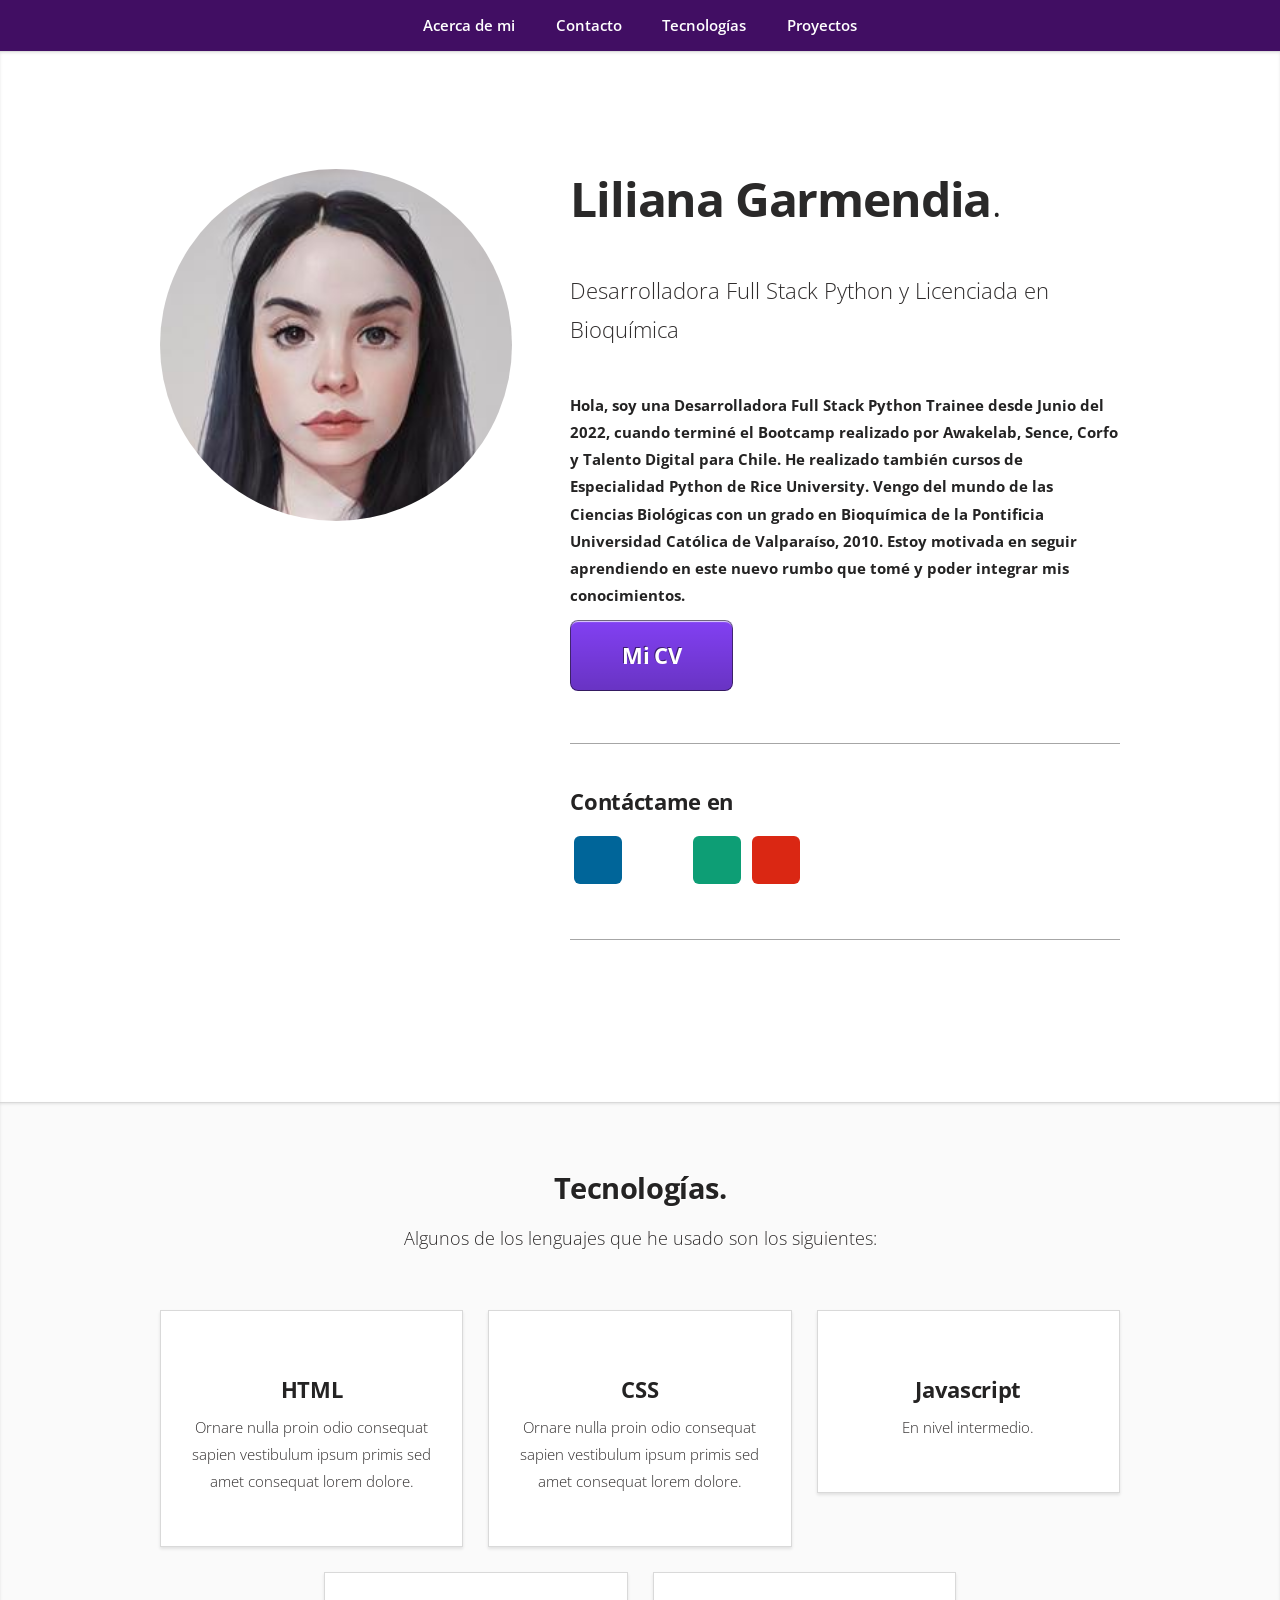
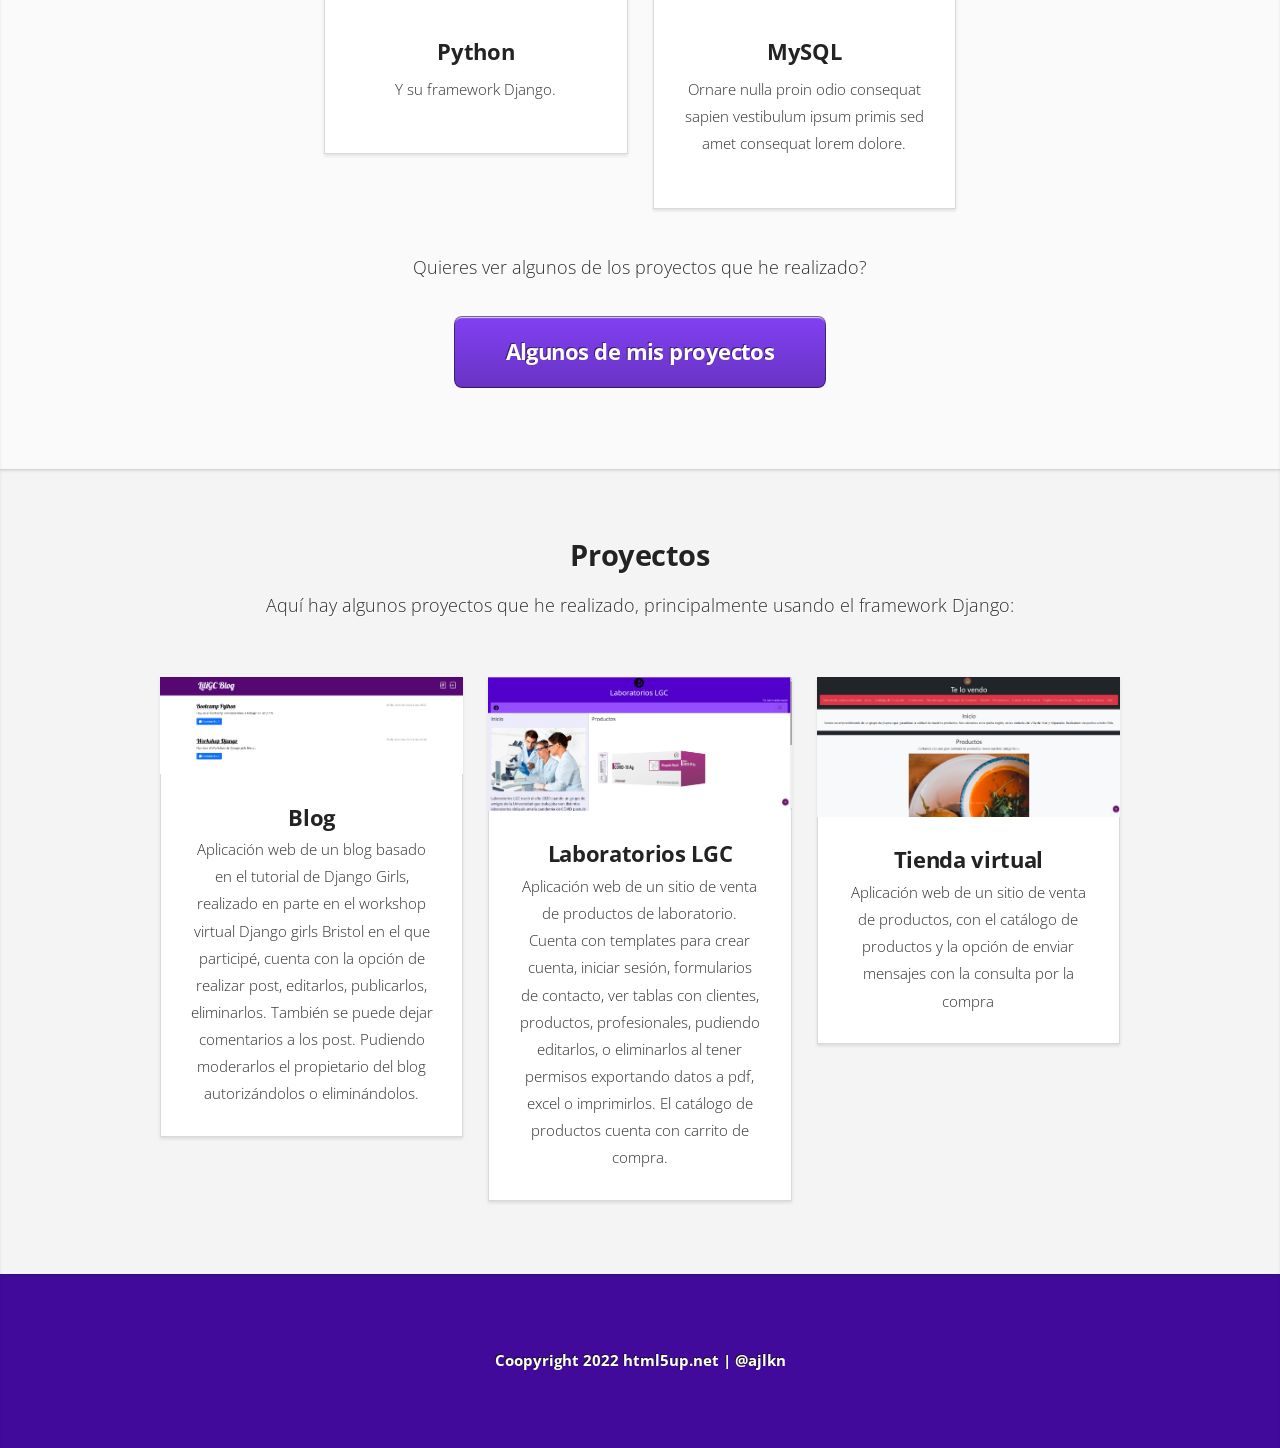
==== index.html @ 0db2a7c2 "Subida archivos portafolio" ====
<!DOCTYPE HTML>
<!--
	Miniport by HTML5 UP
	html5up.net | @ajlkn
	Free for personal and commercial use under the CCA 3.0 license (html5up.net/license)
-->
<html>

<head>
    <title>Liliana Garmendia</title>
    <meta charset="utf-8" />
    <meta name="viewport" content="width=device-width, initial-scale=1, user-scalable=no" />
    <link rel="stylesheet" href="assets/css/main.css" />
</head>

<body class="is-preload">

    <!-- Nav -->
    <nav id="nav">
        <ul class="container">
            <li><a href="#top">Acerca de mi</a></li>
            <li><a href="#contacto">Contacto</a></li>
            <li><a href="#tecnologias">Tecnologías</a></li>
            <li><a href="#proyectos">Proyectos</a></li>
        </ul>
    </nav>

    <!-- Home -->
    <article id="top" class="wrapper style1">
        <div class="container">
            <div class="row">
                <div class="col-4 col-5-large col-12-medium">
                    <span class="image fit"><img src="images/foto2.jpg" alt="" /></span>
                </div>
                <div class="col-8 col-7-large col-12-medium">
                    <header>
                        <h1>
                            <strong>Liliana Garmendia</strong>.</h1>
                    </header>
                    <p>Desarrolladora Full Stack Python y Licenciada en Bioquímica</p>
                    <h4> Hola, soy una Desarrolladora Full Stack Python Trainee desde Junio del 2022, cuando terminé el Bootcamp realizado por Awakelab, Sence, Corfo y Talento Digital para Chile. He realizado también cursos de Especialidad Python de Rice University.
                        Vengo del mundo de las Ciencias Biológicas con un grado en Bioquímica de la Pontificia Universidad Católica de Valparaíso, 2010. Estoy motivada en seguir aprendiendo en este nuevo rumbo que tomé y poder integrar mis conocimientos.</h4>
                    <a href="images/cvliligc.pdf" class="button large scrolly">Mi CV</a>
                    <div class="col-12 ">
                        <hr />
                        <h3 id="contacto">Contáctame en </h3>
                        <ul class="social ">
                            <li>
                                <a href="https://www.linkedin.com/in/liliana-garmendia-379003241/ " class="icon brands fa-linkedin-in "></a>
                            </li>
                            <li><a href="https://github.com/LiliGC " class="icon brands fa-github "><span class="label "></span></a></li>
                            <li><a href="https://wa.me/56942328270 " class="icon brands fa-whatsapp "><span class="label "></span></a></li>
                            <li>
                                <a href="mailto:liliana.garmendia.c@gmail.com" class="icon solid fa-envelope "></a><span class="label "></span></li>
                        </ul>
                        <hr />
                    </div>
                </div>
            </div>
        </div>
    </article>

    <!-- Work -->
    <article id="tecnologias" class="wrapper style2 ">
        <div class="container ">
            <header>
                <h2>Tecnologías.</h2>
                <p>Algunos de los lenguajes que he usado son los siguientes: </p>
            </header>
            <div class="row aln-center ">
                <div class="col-4 col-6-medium col-12-small ">
                    <section class="box style1 ">
                        <span class="icon brands featured fa-html5 "></span>
                        <h3>HTML</h3>
                        <p>Ornare nulla proin odio consequat sapien vestibulum ipsum primis sed amet consequat lorem dolore.</p>
                    </section>
                </div>
                <div class="col-4 col-6-medium col-12-small ">
                    <section class="box style1 ">
                        <span class="icon brands featured fa-css3-alt "></span>
                        <h3>CSS</h3>
                        <p>Ornare nulla proin odio consequat sapien vestibulum ipsum primis sed amet consequat lorem dolore.</p>
                    </section>
                </div>
                <div class=" col-4 col-6-medium col-12-small ">
                    <section class="box style1 ">
                        <span class="icon brands featured fa-js "></span>
                        <h3>Javascript</h3>
                        <p>En nivel intermedio.</p>
                    </section>
                </div>
                <div class=" col-4 col-6-medium col-12-small ">
                    <section class="box style1 ">
                        <span class="icon brands featured fa-python "></span>
                        <h3>Python</h3>
                        <p>Y su framework Django.</p>
                    </section>
                </div>
                <div class=" col-4 col-6-medium col-12-small ">
                    <section class="box style1 ">
                        <span class="icon solid featured fa-database "></span>
                        <h3>MySQL</h3>
                        <p>Ornare nulla proin odio consequat sapien vestibulum ipsum primis sed amet consequat lorem dolore.</p>
                    </section>
                </div>
            </div>
            <footer>
                <p>Quieres ver algunos de los proyectos que he realizado?</p>
                <a href="#proyectos" class="button large scrolly ">Algunos de mis proyectos</a>
            </footer>
        </div>
    </article>

    <!-- Portfolio -->
    <article id="proyectos" class="wrapper style3 ">
        <div class="container ">
            <header>
                <h2>Proyectos</h2>
                <p>Aquí hay algunos proyectos que he realizado, principalmente usando el framework Django: </p>
            </header>
            <div class="row ">
                <div class="col-4 col-6-medium col-12-small ">
                    <article class="box style2 ">
                        <a class="image featured "><img src="images/blog.png " alt=" " /></a>
                        <h3>Blog</h3>
                        <a href="https://github.com/LiliGC/my-first-blog " class="icon brands fa-github "></a>
                        <a href="http://liligc.pythonanywhere.com/ " class="icon solid fa-link "></a>
                        <p>Aplicación web de un blog basado en el tutorial de Django Girls, realizado en parte en el workshop virtual Django girls Bristol en el que participé, cuenta con la opción de realizar post, editarlos, publicarlos, eliminarlos. También
                            se puede dejar comentarios a los post. Pudiendo moderarlos el propietario del blog autorizándolos o eliminándolos.
                        </p>
                    </article>
                </div>
                <div class="col-4 col-6-medium col-12-small ">
                    <article class="box style2 ">
                        <a href="# " class="image featured "><img src="images/portada.png " alt=" " /></a>
                        <h3>Laboratorios LGC</h3>
                        <a href="https://github.com/LiliGC/Sprint_individual_M7 " class="icon brands fa-github "></a>
                        <a href="http://liligc.pythonanywhere.com/ " class="icon solid fa-link "></a>
                        <p>Aplicación web de un sitio de venta de productos de laboratorio. Cuenta con templates para crear cuenta, iniciar sesión, formularios de contacto, ver tablas con clientes, productos, profesionales, pudiendo editarlos, o eliminarlos
                            al tener permisos exportando datos a pdf, excel o imprimirlos. El catálogo de productos cuenta con carrito de compra.</p>
                    </article>
                </div>
                <div class="col-4 col-6-medium col-12-small ">
                    <article class="box style2 ">
                        <a class="image featured "><img src="images/telovendo.png" alt=" " /></a>
                        <h3>Tienda virtual</h3>
                        <a href="https://github.com/LiliGC/AE3_M7_grupal " class="icon brands fa-github "></a>
                        <p>Aplicación web de un sitio de venta de productos, con el catálogo de productos y la opción de enviar mensajes con la consulta por la compra</p>
                    </article>
                </div>
            </div>
        </div>
    </article>
    <article class="wrapper style4">
        <h6>Coopyright 2022 html5up.net | @ajlkn </h6>
    </article>
    <!-- Scripts -->
    <script src="assets/js/jquery.min.js "></script>
    <script src="assets/js/jquery.scrolly.min.js "></script>
    <script src="assets/js/browser.min.js "></script>
    <script src="assets/js/breakpoints.min.js "></script>
    <script src="assets/js/util.js "></script>
    <script src="assets/js/main.js "></script>

</body>

</html>
---- assets/css/main.css ----
@import url("https://fonts.googleapis.com/css?family=Open+Sans:300,300italic,600,600italic,700");
@import url("fontawesome-all.min.css");

/*
	Miniport by HTML5 UP
	html5up.net | @ajlkn
	Free for personal and commercial use under the CCA 3.0 license (html5up.net/license)
*/

html,
body,
div,
span,
applet,
object,
iframe,
h1,
h2,
h3,
h4,
h5,
h6,
p,
blockquote,
pre,
a,
abbr,
acronym,
address,
big,
cite,
code,
del,
dfn,
em,
img,
ins,
kbd,
q,
s,
samp,
small,
strike,
strong,
sub,
sup,
tt,
var,
b,
u,
i,
center,
dl,
dt,
dd,
ol,
ul,
li,
fieldset,
form,
label,
legend,
table,
caption,
tbody,
tfoot,
thead,
tr,
th,
td,
article,
aside,
canvas,
details,
embed,
figure,
figcaption,
footer,
header,
hgroup,
menu,
nav,
output,
ruby,
section,
summary,
time,
mark,
audio,
video {
    margin: 0;
    padding: 0;
    border: 0;
    font-size: 100%;
    font: inherit;
    vertical-align: baseline;
}

article,
aside,
details,
figcaption,
figure,
footer,
header,
hgroup,
menu,
nav,
section {
    display: block;
}

body {
    line-height: 1;
}

ol,
ul {
    list-style: none;
}

blockquote,
q {
    quotes: none;
}

blockquote:before,
blockquote:after,
q:before,
q:after {
    content: '';
    content: none;
}

table {
    border-collapse: collapse;
    border-spacing: 0;
}

body {
    -webkit-text-size-adjust: none;
}

mark {
    background-color: transparent;
    color: inherit;
}

input::-moz-focus-inner {
    border: 0;
    padding: 0;
}

input,
select,
textarea {
    -moz-appearance: none;
    -webkit-appearance: none;
    -ms-appearance: none;
    appearance: none;
}


/* Basic */

html {
    box-sizing: border-box;
}

*,
*:before,
*:after {
    box-sizing: inherit;
}

body {
    padding-top: 3.5em;
}

body.is-preload *,
body.is-preload *:before,
body.is-preload *:after {
    -moz-animation: none !important;
    -webkit-animation: none !important;
    -ms-animation: none !important;
    animation: none !important;
    -moz-transition: none !important;
    -webkit-transition: none !important;
    -ms-transition: none !important;
    transition: none !important;
}

body,
input,
textarea,
select {
    font-family: 'Open Sans', sans-serif;
    line-height: 1.85em;
    color: rgb(47, 44, 44);
    font-weight: 300;
    font-size: 13pt;
}

a {
    -moz-transition: color .2s ease-in-out;
    -webkit-transition: color .2s ease-in-out;
    -ms-transition: color .2s ease-in-out;
    transition: color .2s ease-in-out;
    color: #9d48e2;
    text-decoration: underline;
}

a:hover {
    color: #a179e2 !important;
}

a img {
    border: 0;
}

b,
strong {
    font-weight: 600;
    color: #2a2929;
}

i,
em {
    font-style: italic;
}

sub {
    position: relative;
    top: 0.5em;
    font-size: 0.8em;
}

sup {
    position: relative;
    top: -0.5em;
    font-size: 0.8em;
}

blockquote {
    border-left: solid 0.75em #eee;
    padding: 1em 0 1em 1.5em;
    font-style: italic;
}

h1,
h2,
h3,
h4,
h5,
h6 {
    color: #242323;
    margin: 0 0 0.75em 0;
}

h1 a,
h2 a,
h3 a,
h4 a,
h5 a,
h6 a {
    text-decoration: none;
    color: inherit;
}

h2,
h3,
h4,
h5,
h6 {
    font-weight: 700;
}

h1 {
    font-size: 3.25em;
    letter-spacing: -0.025em;
    font-weight: 300;
}

h1 strong {
    font-weight: 700;
}

h2 {
    font-size: 2em;
    letter-spacing: -0.015em;
}

h3 {
    font-size: 1.5em;
    letter-spacing: -0.015em;
}

em,
i {
    font-style: italic;
}

br.clear {
    clear: both;
}

hr {
    border: 0;
    border-top: solid 1px #444;
    border-top-color: rgba(0, 0, 0, 0.35);
    box-shadow: 0px 1px 0px 0px rgba(255, 255, 255, 0.1);
    height: 1px;
    margin: 3em 0;
}

p,
ul,
ol,
dl,
table {
    margin-bottom: 2em;
}

header {
    margin: 0 0 3em 0;
}

header>p {
    font-size: 1.25em;
    margin: 0;
}

footer {
    margin: 3em 0 0 0;
}

footer>p {
    font-size: 1.25em;
}


/* Container */

.container {
    margin: 0 auto;
    max-width: calc(100% - 50px);
    width: 1200px;
}

.container.medium {
    width: 900px;
}

@media screen and (max-width: 1680px) {
    .container {
        width: 1200px;
    }
    .container.medium {
        width: 900px;
    }
}

@media screen and (max-width: 1280px) {
    .container {
        width: 960px;
    }
    .container.medium {
        width: 720px;
    }
}

@media screen and (max-width: 980px) {
    .container {
        width: 100%;
    }
    .container.medium {
        width: 75%;
    }
}

@media screen and (max-width: 736px) {
    .container {
        width: 100%;
        max-width: calc(100% - 30px);
    }
    .container.medium {
        width: 100%;
    }
}


/* Row */

.row {
    display: flex;
    flex-wrap: wrap;
    box-sizing: border-box;
    align-items: stretch;
}

.row>* {
    box-sizing: border-box;
}

.row.gtr-uniform>*> :last-child {
    margin-bottom: 0;
}

.row.aln-left {
    justify-content: flex-start;
}

.row.aln-center {
    justify-content: center;
}

.row.aln-right {
    justify-content: flex-end;
}

.row.aln-top {
    align-items: flex-start;
}

.row.aln-middle {
    align-items: center;
}

.row.aln-bottom {
    align-items: flex-end;
}

.row>.imp {
    order: -1;
}

.row>.col-1 {
    width: 8.33333%;
}

.row>.off-1 {
    margin-left: 8.33333%;
}

.row>.col-2 {
    width: 16.66667%;
}

.row>.off-2 {
    margin-left: 16.66667%;
}

.row>.col-3 {
    width: 25%;
}

.row>.off-3 {
    margin-left: 25%;
}

.row>.col-4 {
    width: 33.33333%;
}

.row>.off-4 {
    margin-left: 33.33333%;
}

.row>.col-5 {
    width: 41.66667%;
}

.row>.off-5 {
    margin-left: 41.66667%;
}

.row>.col-6 {
    width: 50%;
}

.row>.off-6 {
    margin-left: 50%;
}

.row>.col-7 {
    width: 58.33333%;
}

.row>.off-7 {
    margin-left: 58.33333%;
}

.row>.col-8 {
    width: 66.66667%;
}

.row>.off-8 {
    margin-left: 66.66667%;
}

.row>.col-9 {
    width: 75%;
}

.row>.off-9 {
    margin-left: 75%;
}

.row>.col-10 {
    width: 83.33333%;
}

.row>.off-10 {
    margin-left: 83.33333%;
}

.row>.col-11 {
    width: 91.66667%;
}

.row>.off-11 {
    margin-left: 91.66667%;
}

.row>.col-12 {
    width: 100%;
}

.row>.off-12 {
    margin-left: 100%;
}

.row.gtr-0 {
    margin-top: 0px;
    margin-left: 0px;
}

.row.gtr-0>* {
    padding: 0px 0 0 0px;
}

.row.gtr-0.gtr-uniform {
    margin-top: 0px;
}

.row.gtr-0.gtr-uniform>* {
    padding-top: 0px;
}

.row.gtr-25 {
    margin-top: -6.25px;
    margin-left: -6.25px;
}

.row.gtr-25>* {
    padding: 6.25px 0 0 6.25px;
}

.row.gtr-25.gtr-uniform {
    margin-top: -6.25px;
}

.row.gtr-25.gtr-uniform>* {
    padding-top: 6.25px;
}

.row.gtr-50 {
    margin-top: -12.5px;
    margin-left: -12.5px;
}

.row.gtr-50>* {
    padding: 12.5px 0 0 12.5px;
}

.row.gtr-50.gtr-uniform {
    margin-top: -12.5px;
}

.row.gtr-50.gtr-uniform>* {
    padding-top: 12.5px;
}

.row {
    margin-top: -25px;
    margin-left: -25px;
}

.row>* {
    padding: 25px 0 0 25px;
}

.row.gtr-uniform {
    margin-top: -25px;
}

.row.gtr-uniform>* {
    padding-top: 25px;
}

.row.gtr-150 {
    margin-top: -37.5px;
    margin-left: -37.5px;
}

.row.gtr-150>* {
    padding: 37.5px 0 0 37.5px;
}

.row.gtr-150.gtr-uniform {
    margin-top: -37.5px;
}

.row.gtr-150.gtr-uniform>* {
    padding-top: 37.5px;
}

.row.gtr-200 {
    margin-top: -50px;
    margin-left: -50px;
}

.row.gtr-200>* {
    padding: 50px 0 0 50px;
}

.row.gtr-200.gtr-uniform {
    margin-top: -50px;
}

.row.gtr-200.gtr-uniform>* {
    padding-top: 50px;
}

@media screen and (max-width: 1680px) {
    .row {
        display: flex;
        flex-wrap: wrap;
        box-sizing: border-box;
        align-items: stretch;
    }
    .row>* {
        box-sizing: border-box;
    }
    .row.gtr-uniform>*> :last-child {
        margin-bottom: 0;
    }
    .row.aln-left {
        justify-content: flex-start;
    }
    .row.aln-center {
        justify-content: center;
    }
    .row.aln-right {
        justify-content: flex-end;
    }
    .row.aln-top {
        align-items: flex-start;
    }
    .row.aln-middle {
        align-items: center;
    }
    .row.aln-bottom {
        align-items: flex-end;
    }
    .row>.imp-xlarge {
        order: -1;
    }
    .row>.col-1-xlarge {
        width: 8.33333%;
    }
    .row>.off-1-xlarge {
        margin-left: 8.33333%;
    }
    .row>.col-2-xlarge {
        width: 16.66667%;
    }
    .row>.off-2-xlarge {
        margin-left: 16.66667%;
    }
    .row>.col-3-xlarge {
        width: 25%;
    }
    .row>.off-3-xlarge {
        margin-left: 25%;
    }
    .row>.col-4-xlarge {
        width: 33.33333%;
    }
    .row>.off-4-xlarge {
        margin-left: 33.33333%;
    }
    .row>.col-5-xlarge {
        width: 41.66667%;
    }
    .row>.off-5-xlarge {
        margin-left: 41.66667%;
    }
    .row>.col-6-xlarge {
        width: 50%;
    }
    .row>.off-6-xlarge {
        margin-left: 50%;
    }
    .row>.col-7-xlarge {
        width: 58.33333%;
    }
    .row>.off-7-xlarge {
        margin-left: 58.33333%;
    }
    .row>.col-8-xlarge {
        width: 66.66667%;
    }
    .row>.off-8-xlarge {
        margin-left: 66.66667%;
    }
    .row>.col-9-xlarge {
        width: 75%;
    }
    .row>.off-9-xlarge {
        margin-left: 75%;
    }
    .row>.col-10-xlarge {
        width: 83.33333%;
    }
    .row>.off-10-xlarge {
        margin-left: 83.33333%;
    }
    .row>.col-11-xlarge {
        width: 91.66667%;
    }
    .row>.off-11-xlarge {
        margin-left: 91.66667%;
    }
    .row>.col-12-xlarge {
        width: 100%;
    }
    .row>.off-12-xlarge {
        margin-left: 100%;
    }
    .row.gtr-0 {
        margin-top: 0px;
        margin-left: 0px;
    }
    .row.gtr-0>* {
        padding: 0px 0 0 0px;
    }
    .row.gtr-0.gtr-uniform {
        margin-top: 0px;
    }
    .row.gtr-0.gtr-uniform>* {
        padding-top: 0px;
    }
    .row.gtr-25 {
        margin-top: -6.25px;
        margin-left: -6.25px;
    }
    .row.gtr-25>* {
        padding: 6.25px 0 0 6.25px;
    }
    .row.gtr-25.gtr-uniform {
        margin-top: -6.25px;
    }
    .row.gtr-25.gtr-uniform>* {
        padding-top: 6.25px;
    }
    .row.gtr-50 {
        margin-top: -12.5px;
        margin-left: -12.5px;
    }
    .row.gtr-50>* {
        padding: 12.5px 0 0 12.5px;
    }
    .row.gtr-50.gtr-uniform {
        margin-top: -12.5px;
    }
    .row.gtr-50.gtr-uniform>* {
        padding-top: 12.5px;
    }
    .row {
        margin-top: -25px;
        margin-left: -25px;
    }
    .row>* {
        padding: 25px 0 0 25px;
    }
    .row.gtr-uniform {
        margin-top: -25px;
    }
    .row.gtr-uniform>* {
        padding-top: 25px;
    }
    .row.gtr-150 {
        margin-top: -37.5px;
        margin-left: -37.5px;
    }
    .row.gtr-150>* {
        padding: 37.5px 0 0 37.5px;
    }
    .row.gtr-150.gtr-uniform {
        margin-top: -37.5px;
    }
    .row.gtr-150.gtr-uniform>* {
        padding-top: 37.5px;
    }
    .row.gtr-200 {
        margin-top: -50px;
        margin-left: -50px;
    }
    .row.gtr-200>* {
        padding: 50px 0 0 50px;
    }
    .row.gtr-200.gtr-uniform {
        margin-top: -50px;
    }
    .row.gtr-200.gtr-uniform>* {
        padding-top: 50px;
    }
}

@media screen and (max-width: 1280px) {
    .row {
        display: flex;
        flex-wrap: wrap;
        box-sizing: border-box;
        align-items: stretch;
    }
    .row>* {
        box-sizing: border-box;
    }
    .row.gtr-uniform>*> :last-child {
        margin-bottom: 0;
    }
    .row.aln-left {
        justify-content: flex-start;
    }
    .row.aln-center {
        justify-content: center;
    }
    .row.aln-right {
        justify-content: flex-end;
    }
    .row.aln-top {
        align-items: flex-start;
    }
    .row.aln-middle {
        align-items: center;
    }
    .row.aln-bottom {
        align-items: flex-end;
    }
    .row>.imp-large {
        order: -1;
    }
    .row>.col-1-large {
        width: 8.33333%;
    }
    .row>.off-1-large {
        margin-left: 8.33333%;
    }
    .row>.col-2-large {
        width: 16.66667%;
    }
    .row>.off-2-large {
        margin-left: 16.66667%;
    }
    .row>.col-3-large {
        width: 25%;
    }
    .row>.off-3-large {
        margin-left: 25%;
    }
    .row>.col-4-large {
        width: 33.33333%;
    }
    .row>.off-4-large {
        margin-left: 33.33333%;
    }
    .row>.col-5-large {
        width: 41.66667%;
    }
    .row>.off-5-large {
        margin-left: 41.66667%;
    }
    .row>.col-6-large {
        width: 50%;
    }
    .row>.off-6-large {
        margin-left: 50%;
    }
    .row>.col-7-large {
        width: 58.33333%;
    }
    .row>.off-7-large {
        margin-left: 58.33333%;
    }
    .row>.col-8-large {
        width: 66.66667%;
    }
    .row>.off-8-large {
        margin-left: 66.66667%;
    }
    .row>.col-9-large {
        width: 75%;
    }
    .row>.off-9-large {
        margin-left: 75%;
    }
    .row>.col-10-large {
        width: 83.33333%;
    }
    .row>.off-10-large {
        margin-left: 83.33333%;
    }
    .row>.col-11-large {
        width: 91.66667%;
    }
    .row>.off-11-large {
        margin-left: 91.66667%;
    }
    .row>.col-12-large {
        width: 100%;
    }
    .row>.off-12-large {
        margin-left: 100%;
    }
    .row.gtr-0 {
        margin-top: 0px;
        margin-left: 0px;
    }
    .row.gtr-0>* {
        padding: 0px 0 0 0px;
    }
    .row.gtr-0.gtr-uniform {
        margin-top: 0px;
    }
    .row.gtr-0.gtr-uniform>* {
        padding-top: 0px;
    }
    .row.gtr-25 {
        margin-top: -6.25px;
        margin-left: -6.25px;
    }
    .row.gtr-25>* {
        padding: 6.25px 0 0 6.25px;
    }
    .row.gtr-25.gtr-uniform {
        margin-top: -6.25px;
    }
    .row.gtr-25.gtr-uniform>* {
        padding-top: 6.25px;
    }
    .row.gtr-50 {
        margin-top: -12.5px;
        margin-left: -12.5px;
    }
    .row.gtr-50>* {
        padding: 12.5px 0 0 12.5px;
    }
    .row.gtr-50.gtr-uniform {
        margin-top: -12.5px;
    }
    .row.gtr-50.gtr-uniform>* {
        padding-top: 12.5px;
    }
    .row {
        margin-top: -25px;
        margin-left: -25px;
    }
    .row>* {
        padding: 25px 0 0 25px;
    }
    .row.gtr-uniform {
        margin-top: -25px;
    }
    .row.gtr-uniform>* {
        padding-top: 25px;
    }
    .row.gtr-150 {
        margin-top: -37.5px;
        margin-left: -37.5px;
    }
    .row.gtr-150>* {
        padding: 37.5px 0 0 37.5px;
    }
    .row.gtr-150.gtr-uniform {
        margin-top: -37.5px;
    }
    .row.gtr-150.gtr-uniform>* {
        padding-top: 37.5px;
    }
    .row.gtr-200 {
        margin-top: -50px;
        margin-left: -50px;
    }
    .row.gtr-200>* {
        padding: 50px 0 0 50px;
    }
    .row.gtr-200.gtr-uniform {
        margin-top: -50px;
    }
    .row.gtr-200.gtr-uniform>* {
        padding-top: 50px;
    }
}

@media screen and (max-width: 980px) {
    .row {
        display: flex;
        flex-wrap: wrap;
        box-sizing: border-box;
        align-items: stretch;
    }
    .row>* {
        box-sizing: border-box;
    }
    .row.gtr-uniform>*> :last-child {
        margin-bottom: 0;
    }
    .row.aln-left {
        justify-content: flex-start;
    }
    .row.aln-center {
        justify-content: center;
    }
    .row.aln-right {
        justify-content: flex-end;
    }
    .row.aln-top {
        align-items: flex-start;
    }
    .row.aln-middle {
        align-items: center;
    }
    .row.aln-bottom {
        align-items: flex-end;
    }
    .row>.imp-medium {
        order: -1;
    }
    .row>.col-1-medium {
        width: 8.33333%;
    }
    .row>.off-1-medium {
        margin-left: 8.33333%;
    }
    .row>.col-2-medium {
        width: 16.66667%;
    }
    .row>.off-2-medium {
        margin-left: 16.66667%;
    }
    .row>.col-3-medium {
        width: 25%;
    }
    .row>.off-3-medium {
        margin-left: 25%;
    }
    .row>.col-4-medium {
        width: 33.33333%;
    }
    .row>.off-4-medium {
        margin-left: 33.33333%;
    }
    .row>.col-5-medium {
        width: 41.66667%;
    }
    .row>.off-5-medium {
        margin-left: 41.66667%;
    }
    .row>.col-6-medium {
        width: 50%;
    }
    .row>.off-6-medium {
        margin-left: 50%;
    }
    .row>.col-7-medium {
        width: 58.33333%;
    }
    .row>.off-7-medium {
        margin-left: 58.33333%;
    }
    .row>.col-8-medium {
        width: 66.66667%;
    }
    .row>.off-8-medium {
        margin-left: 66.66667%;
    }
    .row>.col-9-medium {
        width: 75%;
    }
    .row>.off-9-medium {
        margin-left: 75%;
    }
    .row>.col-10-medium {
        width: 83.33333%;
    }
    .row>.off-10-medium {
        margin-left: 83.33333%;
    }
    .row>.col-11-medium {
        width: 91.66667%;
    }
    .row>.off-11-medium {
        margin-left: 91.66667%;
    }
    .row>.col-12-medium {
        width: 100%;
    }
    .row>.off-12-medium {
        margin-left: 100%;
    }
    .row.gtr-0 {
        margin-top: 0px;
        margin-left: 0px;
    }
    .row.gtr-0>* {
        padding: 0px 0 0 0px;
    }
    .row.gtr-0.gtr-uniform {
        margin-top: 0px;
    }
    .row.gtr-0.gtr-uniform>* {
        padding-top: 0px;
    }
    .row.gtr-25 {
        margin-top: -6.25px;
        margin-left: -6.25px;
    }
    .row.gtr-25>* {
        padding: 6.25px 0 0 6.25px;
    }
    .row.gtr-25.gtr-uniform {
        margin-top: -6.25px;
    }
    .row.gtr-25.gtr-uniform>* {
        padding-top: 6.25px;
    }
    .row.gtr-50 {
        margin-top: -12.5px;
        margin-left: -12.5px;
    }
    .row.gtr-50>* {
        padding: 12.5px 0 0 12.5px;
    }
    .row.gtr-50.gtr-uniform {
        margin-top: -12.5px;
    }
    .row.gtr-50.gtr-uniform>* {
        padding-top: 12.5px;
    }
    .row {
        margin-top: -25px;
        margin-left: -25px;
    }
    .row>* {
        padding: 25px 0 0 25px;
    }
    .row.gtr-uniform {
        margin-top: -25px;
    }
    .row.gtr-uniform>* {
        padding-top: 25px;
    }
    .row.gtr-150 {
        margin-top: -37.5px;
        margin-left: -37.5px;
    }
    .row.gtr-150>* {
        padding: 37.5px 0 0 37.5px;
    }
    .row.gtr-150.gtr-uniform {
        margin-top: -37.5px;
    }
    .row.gtr-150.gtr-uniform>* {
        padding-top: 37.5px;
    }
    .row.gtr-200 {
        margin-top: -50px;
        margin-left: -50px;
    }
    .row.gtr-200>* {
        padding: 50px 0 0 50px;
    }
    .row.gtr-200.gtr-uniform {
        margin-top: -50px;
    }
    .row.gtr-200.gtr-uniform>* {
        padding-top: 50px;
    }
}

@media screen and (max-width: 736px) {
    .row {
        display: flex;
        flex-wrap: wrap;
        box-sizing: border-box;
        align-items: stretch;
    }
    .row>* {
        box-sizing: border-box;
    }
    .row.gtr-uniform>*> :last-child {
        margin-bottom: 0;
    }
    .row.aln-left {
        justify-content: flex-start;
    }
    .row.aln-center {
        justify-content: center;
    }
    .row.aln-right {
        justify-content: flex-end;
    }
    .row.aln-top {
        align-items: flex-start;
    }
    .row.aln-middle {
        align-items: center;
    }
    .row.aln-bottom {
        align-items: flex-end;
    }
    .row>.imp-small {
        order: -1;
    }
    .row>.col-1-small {
        width: 8.33333%;
    }
    .row>.off-1-small {
        margin-left: 8.33333%;
    }
    .row>.col-2-small {
        width: 16.66667%;
    }
    .row>.off-2-small {
        margin-left: 16.66667%;
    }
    .row>.col-3-small {
        width: 25%;
    }
    .row>.off-3-small {
        margin-left: 25%;
    }
    .row>.col-4-small {
        width: 33.33333%;
    }
    .row>.off-4-small {
        margin-left: 33.33333%;
    }
    .row>.col-5-small {
        width: 41.66667%;
    }
    .row>.off-5-small {
        margin-left: 41.66667%;
    }
    .row>.col-6-small {
        width: 50%;
    }
    .row>.off-6-small {
        margin-left: 50%;
    }
    .row>.col-7-small {
        width: 58.33333%;
    }
    .row>.off-7-small {
        margin-left: 58.33333%;
    }
    .row>.col-8-small {
        width: 66.66667%;
    }
    .row>.off-8-small {
        margin-left: 66.66667%;
    }
    .row>.col-9-small {
        width: 75%;
    }
    .row>.off-9-small {
        margin-left: 75%;
    }
    .row>.col-10-small {
        width: 83.33333%;
    }
    .row>.off-10-small {
        margin-left: 83.33333%;
    }
    .row>.col-11-small {
        width: 91.66667%;
    }
    .row>.off-11-small {
        margin-left: 91.66667%;
    }
    .row>.col-12-small {
        width: 100%;
    }
    .row>.off-12-small {
        margin-left: 100%;
    }
    .row.gtr-0 {
        margin-top: 0px;
        margin-left: 0px;
    }
    .row.gtr-0>* {
        padding: 0px 0 0 0px;
    }
    .row.gtr-0.gtr-uniform {
        margin-top: 0px;
    }
    .row.gtr-0.gtr-uniform>* {
        padding-top: 0px;
    }
    .row.gtr-25 {
        margin-top: -3.75px;
        margin-left: -3.75px;
    }
    .row.gtr-25>* {
        padding: 3.75px 0 0 3.75px;
    }
    .row.gtr-25.gtr-uniform {
        margin-top: -3.75px;
    }
    .row.gtr-25.gtr-uniform>* {
        padding-top: 3.75px;
    }
    .row.gtr-50 {
        margin-top: -7.5px;
        margin-left: -7.5px;
    }
    .row.gtr-50>* {
        padding: 7.5px 0 0 7.5px;
    }
    .row.gtr-50.gtr-uniform {
        margin-top: -7.5px;
    }
    .row.gtr-50.gtr-uniform>* {
        padding-top: 7.5px;
    }
    .row {
        margin-top: -15px;
        margin-left: -15px;
    }
    .row>* {
        padding: 15px 0 0 15px;
    }
    .row.gtr-uniform {
        margin-top: -15px;
    }
    .row.gtr-uniform>* {
        padding-top: 15px;
    }
    .row.gtr-150 {
        margin-top: -22.5px;
        margin-left: -22.5px;
    }
    .row.gtr-150>* {
        padding: 22.5px 0 0 22.5px;
    }
    .row.gtr-150.gtr-uniform {
        margin-top: -22.5px;
    }
    .row.gtr-150.gtr-uniform>* {
        padding-top: 22.5px;
    }
    .row.gtr-200 {
        margin-top: -30px;
        margin-left: -30px;
    }
    .row.gtr-200>* {
        padding: 30px 0 0 30px;
    }
    .row.gtr-200.gtr-uniform {
        margin-top: -30px;
    }
    .row.gtr-200.gtr-uniform>* {
        padding-top: 30px;
    }
}


/* Tables */

table {
    width: 100%;
}

table.default {
    width: 100%;
}

table.default tr {
    border-top: solid 1px #eee;
}

table.default tr:first-child {
    border-top: 0;
}

table.default td {
    padding: 0.5em 1em 0.5em 1em;
}

table.default th {
    text-align: left;
    padding: 0.5em 1em 0.5em 1em;
    font-weight: 600;
    margin: 0 0 1em 0;
}

table.default thead {
    background: #4f4f4f;
    color: #fff;
}


/* Section/Article */

section,
article {
    margin-bottom: 3em;
}

section> :last-child,
article> :last-child,
section:last-child,
article:last-child {
    margin-bottom: 0;
}


/* Image */

.image {
    display: inline-block;
    position: relative;
}

.image img {
    display: block;
    width: 100%;
}

.image.fit {
    display: block;
    width: 100%;
}

.image.featured {
    display: block;
    width: 100%;
    margin: 0 0 2em 0;
}

.image.left {
    float: left;
    margin: 0 2em 2em 0;
}

.image.centered {
    display: block;
    margin: 0 0 2em 0;
}

.image.centered img {
    margin: 0 auto;
    width: auto;
}


/* Button */

input[type="button"],
input[type="submit"],
input[type="reset"],
button,
.button {
    background-image: url("images/bg.png"), -moz-linear-gradient(top, rgba(0, 0, 0, 0), rgba(0, 0, 0, 0.2));
    background-image: url("images/bg.png"), -webkit-linear-gradient(top, rgba(0, 0, 0, 0), rgba(0, 0, 0, 0.2));
    background-image: url("images/bg.png"), -ms-linear-gradient(top, rgba(0, 0, 0, 0), rgba(0, 0, 0, 0.2));
    background-image: url("images/bg.png"), linear-gradient(top, rgba(0, 0, 0, 0), rgba(0, 0, 0, 0.2));
    -moz-transition: background-color .2s ease-in-out;
    -webkit-transition: background-color .2s ease-in-out;
    -ms-transition: background-color .2s ease-in-out;
    transition: background-color .2s ease-in-out;
    -webkit-appearance: none;
    position: relative;
    display: inline-block;
    color: #fff !important;
    text-decoration: none;
    font-weight: 700;
    border: 0;
    outline: 0;
    cursor: pointer;
    border-radius: 8px;
    text-shadow: -1px -1px 0.5px rgba(0, 0, 0, 0.5);
    overflow: hidden;
    box-shadow: inset 0px 0px 0px 1px rgba(0, 0, 0, 0.5), inset 0px 2px 1px 0px rgba(255, 255, 255, 0.75);
    background-color: #8240f3;
    padding: 1em 2.35em 1em 2.35em;
    font-size: 1.1em;
    max-width: 24em;
}

input[type="button"]:hover,
input[type="submit"]:hover,
input[type="reset"]:hover,
button:hover,
.button:hover {
    background-color: #43bff0;
    color: #fff !important;
}

input[type="button"]:active,
input[type="submit"]:active,
input[type="reset"]:active,
button:active,
.button:active {
    background-color: #3BA8D3;
    top: 1px;
}

input[type="button"].large,
input[type="submit"].large,
input[type="reset"].large,
button.large,
.button.large {
    font-size: 1.5em;
    letter-spacing: -0.025em;
}

input[type="button"].alt,
input[type="submit"].alt,
input[type="reset"].alt,
button.alt,
.button.alt {
    background-color: #444;
    box-shadow: inset 0px 0px 0px 1px #242424, inset 0px 2px 1px 0px rgba(255, 255, 255, 0.2);
}

input[type="button"].alt:hover,
input[type="submit"].alt:hover,
input[type="reset"].alt:hover,
button.alt:hover,
.button.alt:hover {
    background-color: #4f4f4f;
    color: #fff !important;
}

input[type="button"].alt:active,
input[type="submit"].alt:active,
input[type="reset"].alt:active,
button.alt:active,
.button.alt:active {
    background-color: #3f3f3f;
}


/* List */

ul {
    list-style: disc;
    padding-left: 1em;
}

ul li {
    padding-left: 0.5em;
}

ol {
    list-style: decimal;
    padding-left: 1.25em;
}

ol li {
    padding-left: 0.25em;
}


/* Social */

ul.social {
    cursor: default;
    margin: 0;
    list-style: none;
    padding-left: 0;
}

ul.social li {
    position: relative;
    display: inline-block;
    margin: 0.25em;
    top: 0;
    padding-left: 0;
}

ul.social li a {
    -moz-transition: top .2s ease-in-out;
    -webkit-transition: top .2s ease-in-out;
    -ms-transition: top .2s ease-in-out;
    transition: top .2s ease-in-out;
    display: block;
    width: 48px;
    height: 48px;
    border-radius: 6px;
    top: 0;
    position: relative;
}

ul.social li a:before {
    background-image: url("images/bg.png"), -moz-linear-gradient(top, rgba(83, 36, 213, 0.79), rgba(139, 77, 232, 0.2));
    background-image: url("images/bg.png"), -webkit-linear-gradient(top, rgba(0, 0, 0, 0), rgba(0, 0, 0, 0.2));
    background-image: url("images/bg.png"), -ms-linear-gradient(top, rgba(0, 0, 0, 0), rgba(0, 0, 0, 0.2));
    background-image: url("images/bg.png"), linear-gradient(top, rgba(0, 0, 0, 0), rgba(0, 0, 0, 0.2));
    -moz-transition: background-color .2s ease-in-out;
    -webkit-transition: background-color .2s ease-in-out;
    -ms-transition: background-color .2s ease-in-out;
    transition: background-color .2s ease-in-out;
    background-color: rgb(200, 192, 192);
    border-radius: 6px;
    box-shadow: inset 0px 0px 0px 1px #726e6e, inset 0px 2px 1px 0px rgba(255, 255, 255, 0.1);
    color: #2d067a !important;
    display: block;
    font-size: 26px;
    height: 48px;
    line-height: 48px;
    text-align: center;
    outline: 0;
    overflow: hidden;
    text-shadow: 1px 1px 0px rgba(255, 255, 255, 0.1);
    width: 48px;
}

ul.social li a.fa-linkedin-in {
    background-color: #006599;
}

ul.social li a.fa-envelope {
    background-color: #DA2713;
}

ul.social li a.fa-github {
    background-color: #ffffff;
}

ul.social li a.fa-whatsapp {
    background-color: #0d9e75;
}

ul.social li a:hover {
    top: -5px;
}

ul.social li a:hover:before {
    background-color: transparent;
}


/* Actions */

ul.actions {
    list-style: none;
    padding-left: 0;
}

ul.actions li {
    display: inline-block;
    margin: 0 0 0 1em;
    padding-left: 0;
}

ul.actions li:first-child {
    margin-left: 0;
}


/* Box */

.box {
    background: #fff;
    box-shadow: inset 0px 0px 0px 1px rgba(0, 0, 0, 0.15), 0px 2px 3px 0px rgba(0, 0, 0, 0.1);
    text-align: center;
    padding: 2em;
}

.box.style1 {
    padding: 3em 2em 3.5em 2em;
}

.box.style1 h3 {
    margin-bottom: 0.5em;
}

.box.style2 h3 {
    margin-bottom: 0.25em;
}

.box.style2 .image {
    position: relative;
    left: 2em;
    top: 2em;
    margin: -4em 0 4em -4em;
    width: auto;
}


/* Icons */

.icon {
    text-decoration: none;
    text-decoration: none;
}

.icon:before {
    -moz-osx-font-smoothing: grayscale;
    -webkit-font-smoothing: antialiased;
    display: inline-block;
    font-style: normal;
    font-variant: normal;
    text-rendering: auto;
    line-height: 1;
    text-transform: none !important;
    font-family: 'Font Awesome 5 Free';
    font-weight: 400;
}

.icon:before {
    font-size: 1.25em;
}

.icon>.label {
    display: none;
}

.icon.solid:before {
    font-weight: 900;
}

.icon.brands:before {
    font-family: 'Font Awesome 5 Brands';
}

.icon.featured {
    color: #6c25c9;
    display: block;
    margin: 0 0 1.5em 0;
    cursor: default;
}

.icon.featured:before {
    font-size: 6em;
}


/* Wrappers */

.wrapper {
    background-image: url("images/bg.png");
    box-shadow: inset 0px 1px 0px 0px rgba(0, 0, 0, 0.05), inset 0px 2px 3px 0px rgba(0, 0, 0, 0.1);
    padding: 8em 0 8em 0;
    text-align: center;
}

.wrapper.style1 {
    background-image: none;
    background-color: #fff;
}

.wrapper.style2 {
    background-color: #fafafa;
    text-shadow: 1px 1px 0px #fff;
}

.wrapper.style3 {
    background-color: #f4f4f4;
    text-shadow: 1px 1px 0px #fff;
}

.wrapper.style4 {
    background-color: #410a9b;
    color: rgb(244, 242, 242);
    text-shadow: -1px -1px 0px #181818;
}

.wrapper.style4 h1,
.wrapper.style4 h2,
.wrapper.style4 h3,
.wrapper.style4 h4,
.wrapper.style4 h5,
.wrapper.style4 h6 {
    color: #fff;
}

.wrapper.style4 form input[type=text],
.wrapper.style4 form input[type=password],
.wrapper.style4 form select,
.wrapper.style4 form textarea {
    border: none;
    background: #282828;
}

.wrapper.style4 form input[type=text]:focus,
.wrapper.style4 form input[type=password]:focus,
.wrapper.style4 form select:focus,
.wrapper.style4 form textarea:focus {
    background: #252525;
}


/* Nav */

#nav {
    background-color: #410e63;
    text-align: center;
    position: fixed;
    left: 0;
    top: 0;
    width: 100%;
    z-index: 10000;
    cursor: default;
    height: 3.5em;
    line-height: 3.5em;
}

#nav ul {
    margin-bottom: 0;
    list-style: none;
    padding-left: 0;
}

#nav li {
    display: inline-block;
    padding-left: 0;
}

#nav a {
    -moz-transition: background-color .2s ease-in-out;
    -webkit-transition: background-color .2s ease-in-out;
    -ms-transition: background-color .2s ease-in-out;
    transition: background-color .2s ease-in-out;
    position: relative;
    display: block;
    color: #fff;
    text-decoration: none;
    outline: 0;
    font-weight: 600;
    border-radius: 8px;
    color: #fff;
    height: 2.5em;
    line-height: 2.5em;
    padding: 0 1.25em;
}

#nav a:hover {
    color: #fff !important;
    background: #9428d6;
}

#nav a.active {
    background: #410e63;
}

#nav a.active:before {
    content: '';
    display: block;
    position: absolute;
    bottom: -0.6em;
    left: 50%;
    margin-left: -0.75em;
    border-left: solid 0.75em transparent;
    border-right: solid 0.75em transparent;
    border-top: solid 0.6em #282828;
}


/* Articles */

body>article {
    margin-bottom: 0;
}

#top {
    padding: 10em 0 10em 0;
    text-align: left;
}

#top .image {
    border-radius: 100%;
    width: 20em;
    height: 20em;
    margin: 0;
}

#top .image img {
    border-radius: 100%;
}

#top h1 {
    margin-top: 0.35em;
}

#top p {
    font-size: 1.5em;
    line-height: 1.75em;
}

#top p a {
    color: inherit;
}


/* Copyright */

#copyright {
    color: #666;
    font-size: 1em;
    line-height: 1em;
    list-style: none;
    padding-left: 0;
    margin-bottom: 0;
}

#copyright li {
    display: inline-block;
    border-left: solid 1px rgba(0, 0, 0, 0.5);
    box-shadow: -1px 0px 0px 0px rgba(255, 255, 255, 0.1);
    padding: 0 0 0 1em;
    margin: 0 0 0 1em;
}

#copyright li:first-child {
    border: 0;
    box-shadow: none;
    padding-left: 0;
    margin-left: 0;
}

#copyright a {
    -moz-transition: color .2s ease-in-out;
    -webkit-transition: color .2s ease-in-out;
    -ms-transition: color .2s ease-in-out;
    transition: color .2s ease-in-out;
    color: inherit;
}

#copyright a:hover {
    color: #777;
}


/* Large */

@media screen and (max-width: 1280px) {
    /* Basic */
    body {
        font-size: 11pt;
    }
    input,
    textarea,
    select {
        font-size: 11pt;
    }
    header {
        margin: 0 0 4em 0;
    }
    /* Wrappers */
    .wrapper {
        padding: 5em 0 5em 0;
        text-align: center;
    }
    .wrapper.style4 .row-special {
        margin: 2em 0 0 0;
        padding: 2em 0 2em 0;
    }
    /* Articles */
    #top {
        padding: 8em 0;
    }
    #top .image {
        width: 24em;
        height: 24em;
        margin: 0;
    }
}


/* Medium */

@media screen and (max-width: 980px) {
    /* Articles */
    #top {
        text-align: center;
        padding: 5em 0;
    }
    #top .image {
        margin: 0 auto 2em auto;
    }
}


/* Small */

@media screen and (max-width: 736px) {
    /* Basic */
    body {
        padding-top: 44px;
    }
    body,
    input,
    textarea,
    select {
        line-height: 1.75em;
        font-size: 10pt;
        letter-spacing: 0;
    }
    h1,
    h2,
    h3,
    h4,
    h5,
    h6 {
        font-size: 1.25em;
        margin: 0 0 0.4em 0;
    }
    h1 {
        font-size: 2.25em;
        line-height: 1.25em;
    }
    header {
        margin: 0 0 2em 0;
    }
    header>p {
        font-size: 1.25em;
    }
    footer {
        margin: 2.5em 0 0 0;
    }
    footer>p {
        font-size: 1.25em;
    }
    hr {
        margin: 1.5em 0 2em 0;
    }
    /* Section/Article */
    section,
    article {
        clear: both;
    }
    /* Button */
    input[type="button"],
    input[type="submit"],
    input[type="reset"],
    button,
    .button {
        text-align: center;
        font-size: 1.2em;
        width: 100%;
        padding: 1em 0 1em 0;
    }
    input[type="button"].large,
    input[type="submit"].large,
    input[type="reset"].large,
    button.large,
    .button.large {
        font-size: 1.2em;
        letter-spacing: 0;
    }
    /* Social */
    ul.social {
        padding: 1em 0.5em 0 0.5em;
    }
    ul.social li {
        margin: 0.5em 0.5em 0.5em 0.5em;
    }
    ul.social li a {
        top: 0 !important;
    }
    ul.social li a:before {
        background-color: transparent !important;
    }
    /* Actions */
    ul.actions {
        margin: 0;
    }
    ul.actions li {
        display: block;
        margin: 15px 0 0 0;
    }
    ul.actions li:first-child {
        margin-top: 0;
    }
    /* Box */
    .box {
        padding: 30px 20px 30px 20px;
        margin: 0 0 20px 0 !important;
    }
    .box h3 {
        margin-bottom: 0.25em;
    }
    .box .image.centered {
        margin-bottom: 1em;
    }
    .box .image.featured {
        position: relative;
        left: 20px;
        top: 20px;
        margin: -50px 0 50px -40px;
        width: auto;
    }
    .box.style1 {
        max-width: 32em;
        margin-left: auto !important;
        margin-right: auto !important;
    }
    .box.style2 {
        max-width: 32em;
        margin-left: auto !important;
        margin-right: auto !important;
    }
    /* Wrappers */
    .wrapper {
        padding: 3em 0;
        text-align: center;
    }
    /* Nav */
    #nav {
        height: 44px;
        line-height: 44px;
    }
    #nav a {
        padding: 0 0.75em;
        height: inherit;
        line-height: inherit;
        border-radius: 0;
    }
    #nav a:hover {
        background-color: transparent;
    }
    /* Articles */
    #top {
        padding: 3em 0;
    }
    #top .image {
        width: 15em;
        height: 15em;
        margin-bottom: 0;
    }
    #top p {
        font-size: 1em;
    }
    #contact footer {
        margin: 0;
    }
    /* Copyright */
    #copyright {
        font-size: 1em;
        margin: 0;
    }
    #copyright li {
        display: block;
        margin: 1em 0 0 0;
        padding: 0;
        box-shadow: none;
        border-left: 0;
    }
    #copyright li:first-child {
        margin-top: 0;
    }
}
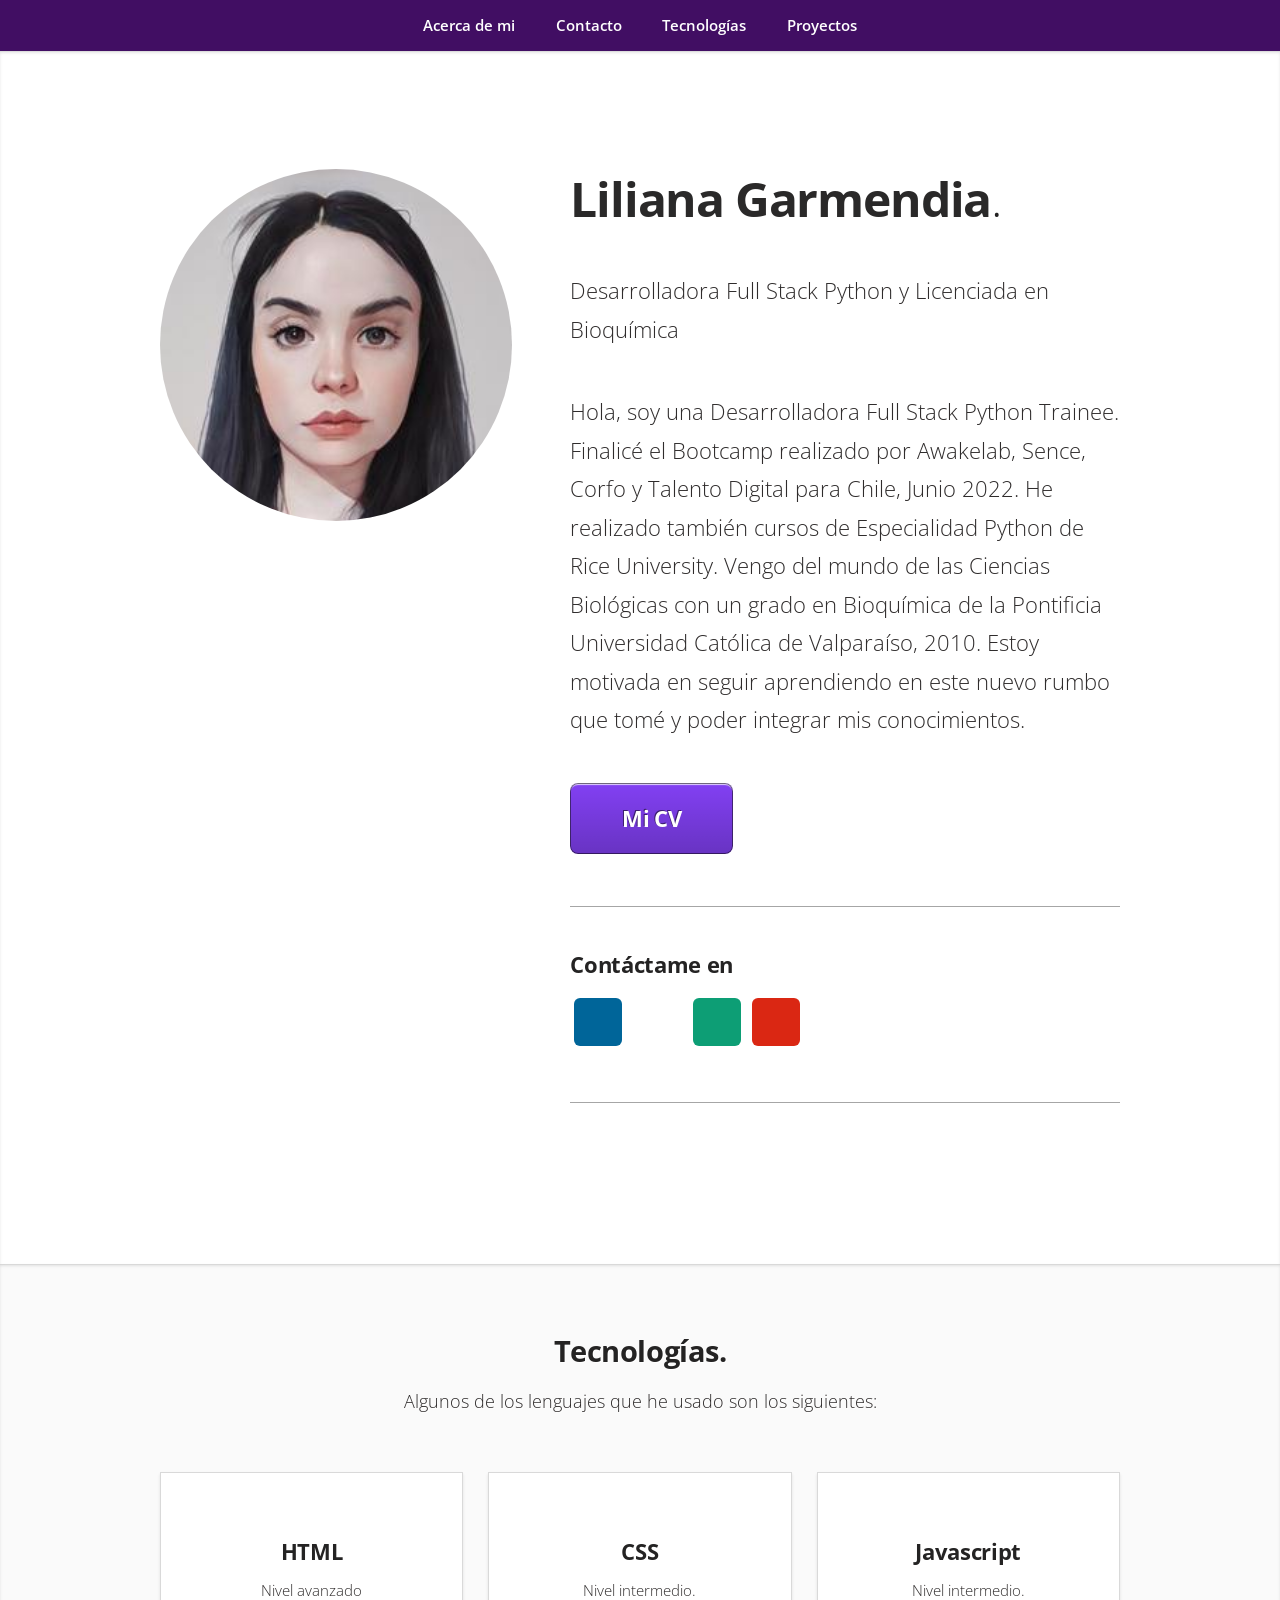
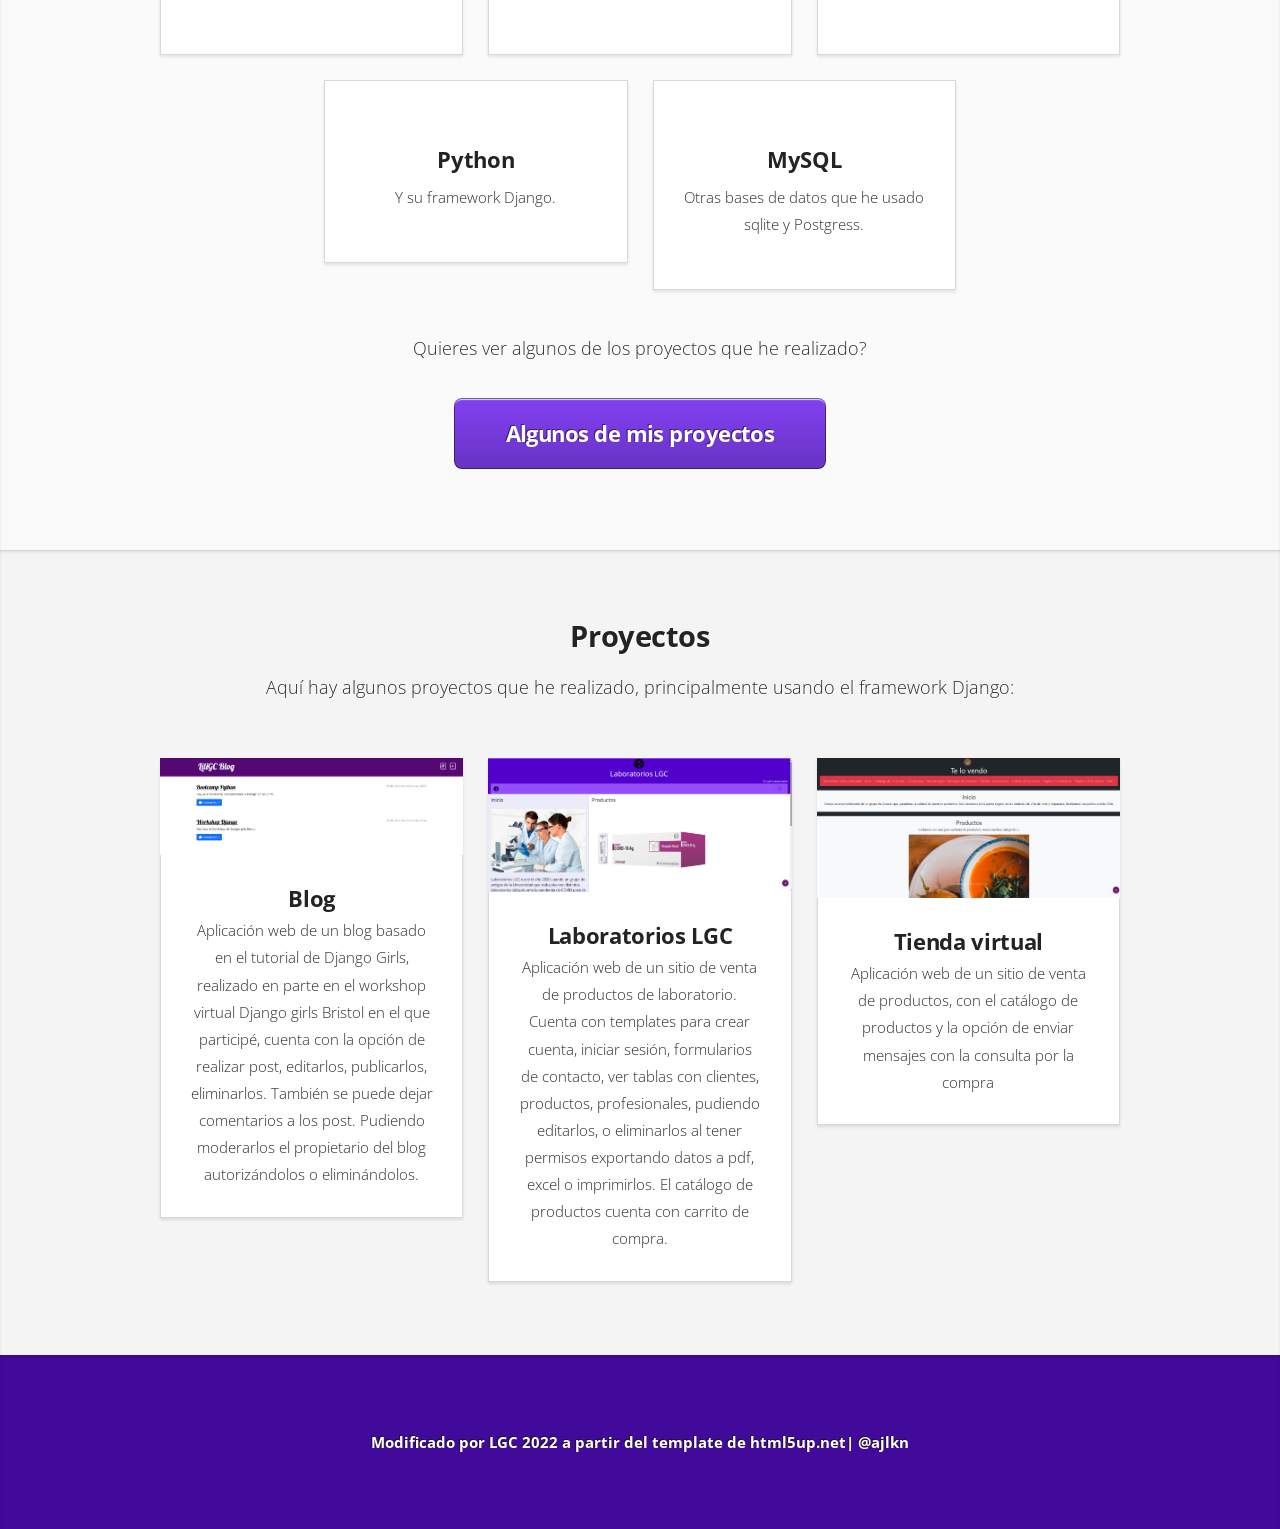
==== commit 105df13b: "Actualizacion index" ====
--- a/index.html
+++ b/index.html
@@ -7,7 +7,7 @@
 <html>
 
 <head>
-    <title>Liliana Garmendia</title>
+    <title>Portafolio|Liliana Garmendia</title>
     <meta charset="utf-8" />
     <meta name="viewport" content="width=device-width, initial-scale=1, user-scalable=no" />
     <link rel="stylesheet" href="assets/css/main.css" />
@@ -38,8 +38,8 @@
                             <strong>Liliana Garmendia</strong>.</h1>
                     </header>
                     <p>Desarrolladora Full Stack Python y Licenciada en Bioquímica</p>
-                    <h4> Hola, soy una Desarrolladora Full Stack Python Trainee desde Junio del 2022, cuando terminé el Bootcamp realizado por Awakelab, Sence, Corfo y Talento Digital para Chile. He realizado también cursos de Especialidad Python de Rice University.
-                        Vengo del mundo de las Ciencias Biológicas con un grado en Bioquímica de la Pontificia Universidad Católica de Valparaíso, 2010. Estoy motivada en seguir aprendiendo en este nuevo rumbo que tomé y poder integrar mis conocimientos.</h4>
+                    <p> Hola, soy una Desarrolladora Full Stack Python Trainee. Finalicé el Bootcamp realizado por Awakelab, Sence, Corfo y Talento Digital para Chile, Junio 2022. He realizado también cursos de Especialidad Python de Rice University. Vengo
+                        del mundo de las Ciencias Biológicas con un grado en Bioquímica de la Pontificia Universidad Católica de Valparaíso, 2010. Estoy motivada en seguir aprendiendo en este nuevo rumbo que tomé y poder integrar mis conocimientos.</p>
                     <a href="images/cvliligc.pdf" class="button large scrolly">Mi CV</a>
                     <div class="col-12 ">
                         <hr />
@@ -72,21 +72,21 @@
                     <section class="box style1 ">
                         <span class="icon brands featured fa-html5 "></span>
                         <h3>HTML</h3>
-                        <p>Ornare nulla proin odio consequat sapien vestibulum ipsum primis sed amet consequat lorem dolore.</p>
+                        <p>Nivel avanzado</p>
                     </section>
                 </div>
                 <div class="col-4 col-6-medium col-12-small ">
                     <section class="box style1 ">
                         <span class="icon brands featured fa-css3-alt "></span>
                         <h3>CSS</h3>
-                        <p>Ornare nulla proin odio consequat sapien vestibulum ipsum primis sed amet consequat lorem dolore.</p>
+                        <p>Nivel intermedio.</p>
                     </section>
                 </div>
                 <div class=" col-4 col-6-medium col-12-small ">
                     <section class="box style1 ">
                         <span class="icon brands featured fa-js "></span>
                         <h3>Javascript</h3>
-                        <p>En nivel intermedio.</p>
+                        <p>Nivel intermedio.</p>
                     </section>
                 </div>
                 <div class=" col-4 col-6-medium col-12-small ">
@@ -100,7 +100,7 @@
                     <section class="box style1 ">
                         <span class="icon solid featured fa-database "></span>
                         <h3>MySQL</h3>
-                        <p>Ornare nulla proin odio consequat sapien vestibulum ipsum primis sed amet consequat lorem dolore.</p>
+                        <p>Otras bases de datos que he usado sqlite y Postgress.</p>
                     </section>
                 </div>
             </div>
@@ -152,7 +152,7 @@
         </div>
     </article>
     <article class="wrapper style4">
-        <h6>Coopyright 2022 html5up.net | @ajlkn </h6>
+        <h6>Modificado por LGC 2022 a partir del template de html5up.net| @ajlkn </h6>
     </article>
     <!-- Scripts -->
     <script src="assets/js/jquery.min.js "></script>
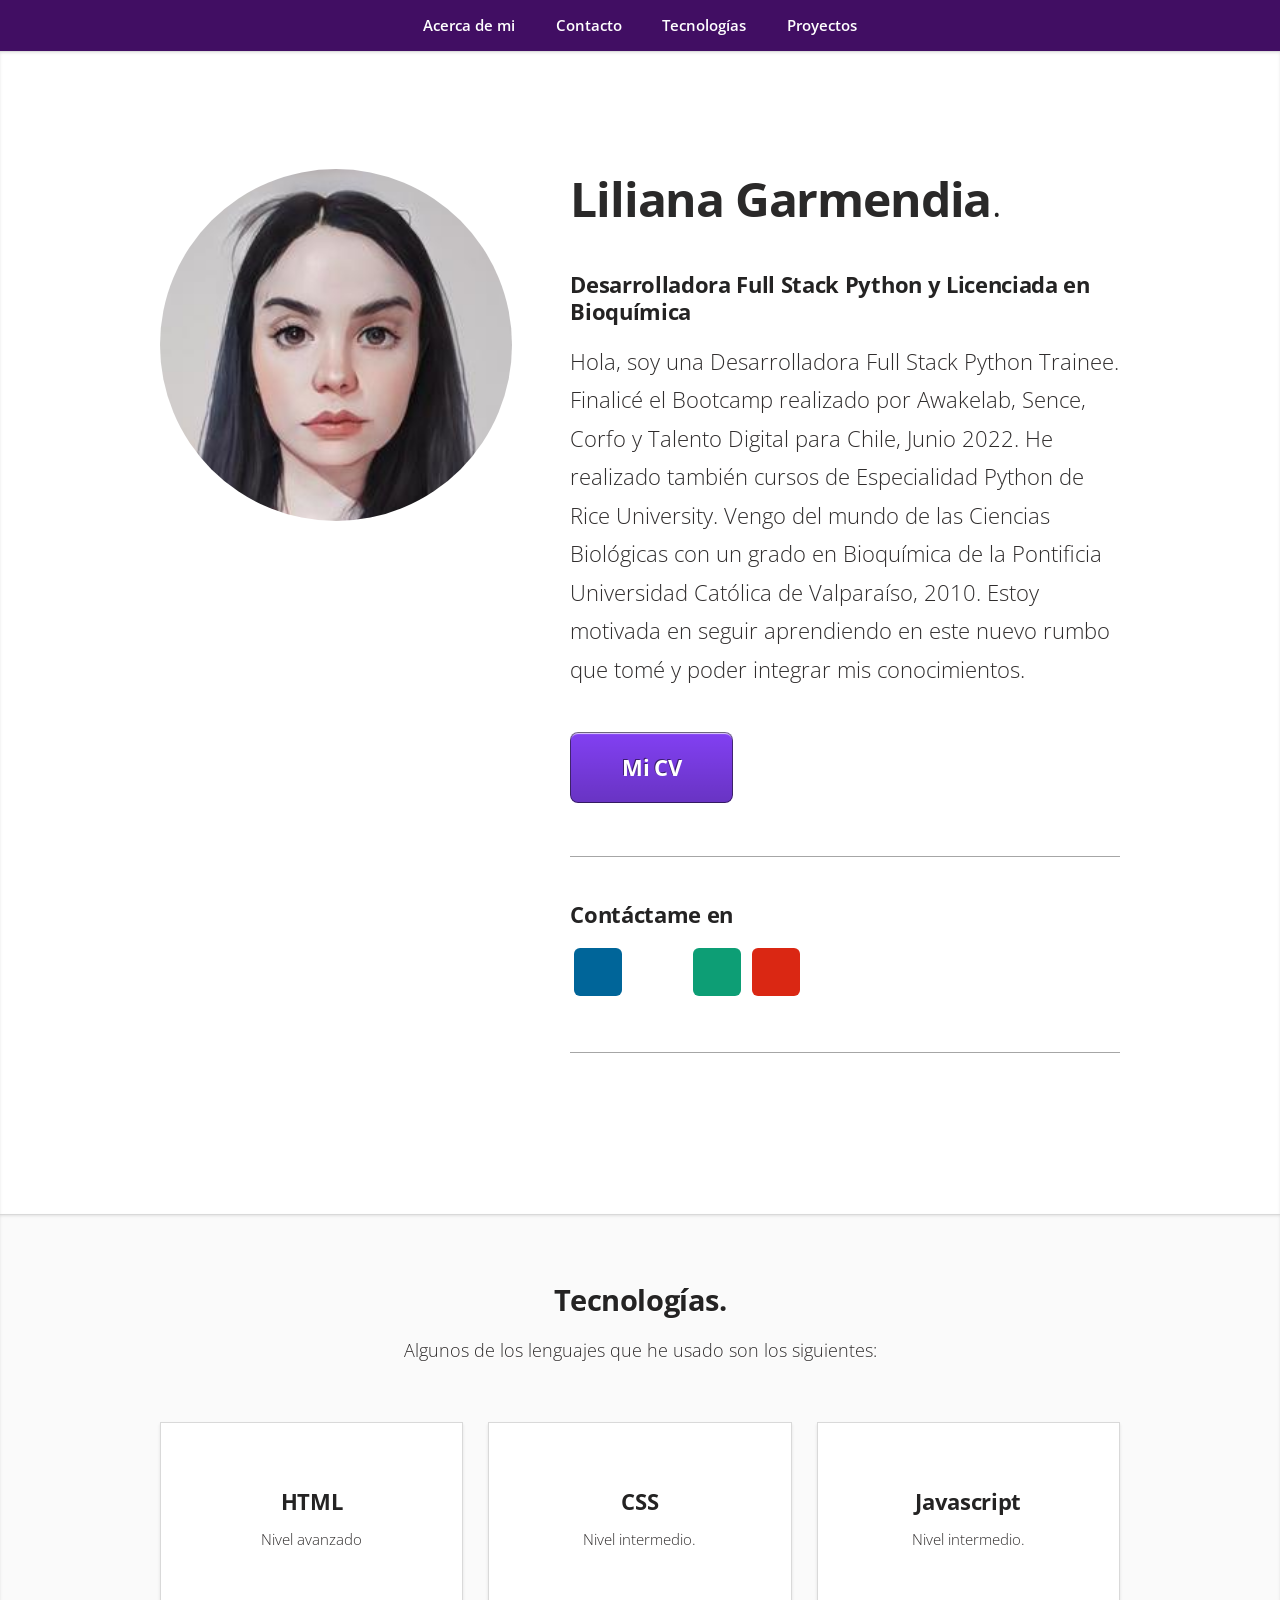
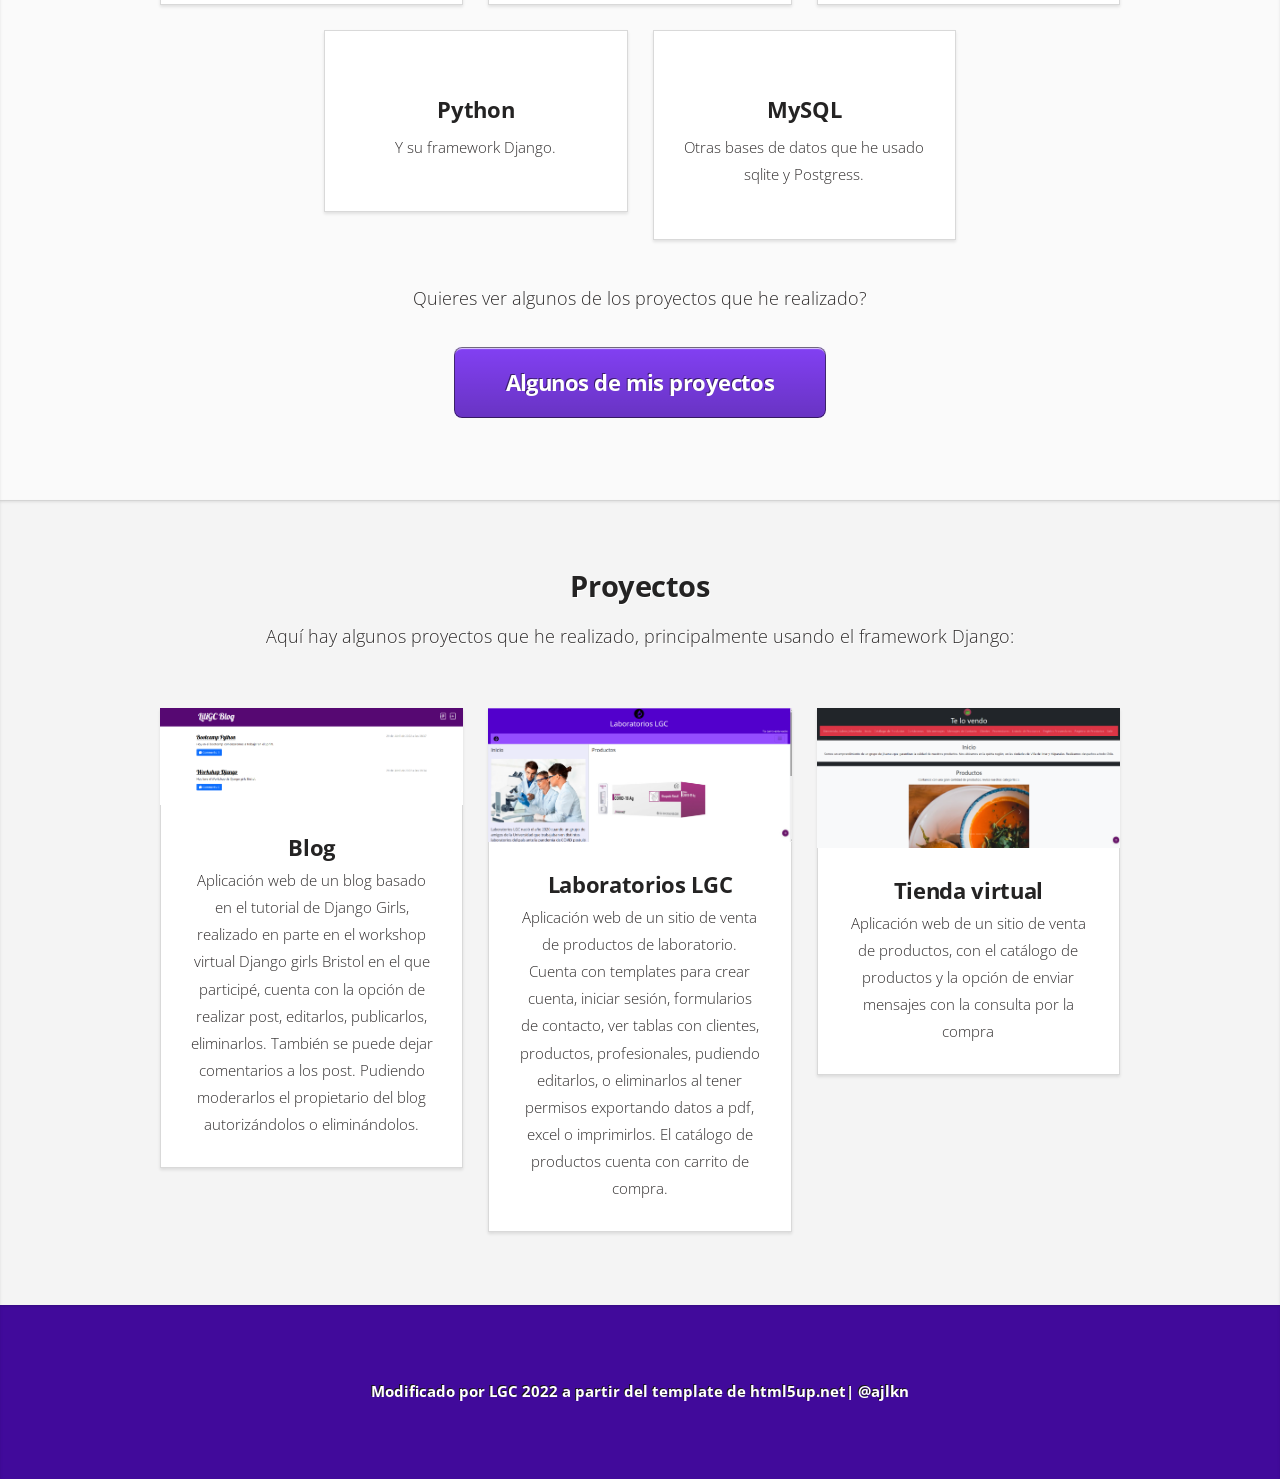
==== commit 8f633836: "Modifique link de linkedin" ====
--- a/index.html
+++ b/index.html
@@ -37,7 +37,7 @@
                         <h1>
                             <strong>Liliana Garmendia</strong>.</h1>
                     </header>
-                    <p>Desarrolladora Full Stack Python y Licenciada en Bioquímica</p>
+                    <h3>Desarrolladora Full Stack Python y Licenciada en Bioquímica</h3>
                     <p> Hola, soy una Desarrolladora Full Stack Python Trainee. Finalicé el Bootcamp realizado por Awakelab, Sence, Corfo y Talento Digital para Chile, Junio 2022. He realizado también cursos de Especialidad Python de Rice University. Vengo
                         del mundo de las Ciencias Biológicas con un grado en Bioquímica de la Pontificia Universidad Católica de Valparaíso, 2010. Estoy motivada en seguir aprendiendo en este nuevo rumbo que tomé y poder integrar mis conocimientos.</p>
                     <a href="images/cvliligc.pdf" class="button large scrolly">Mi CV</a>
@@ -46,7 +46,7 @@
                         <h3 id="contacto">Contáctame en </h3>
                         <ul class="social ">
                             <li>
-                                <a href="https://www.linkedin.com/in/liliana-garmendia-379003241/ " class="icon brands fa-linkedin-in "></a>
+                                <a href="https://www.linkedin.com/in/liliana-garmendia-c" class="icon brands fa-linkedin-in "></a>
                             </li>
                             <li><a href="https://github.com/LiliGC " class="icon brands fa-github "><span class="label "></span></a></li>
                             <li><a href="https://wa.me/56942328270 " class="icon brands fa-whatsapp "><span class="label "></span></a></li>
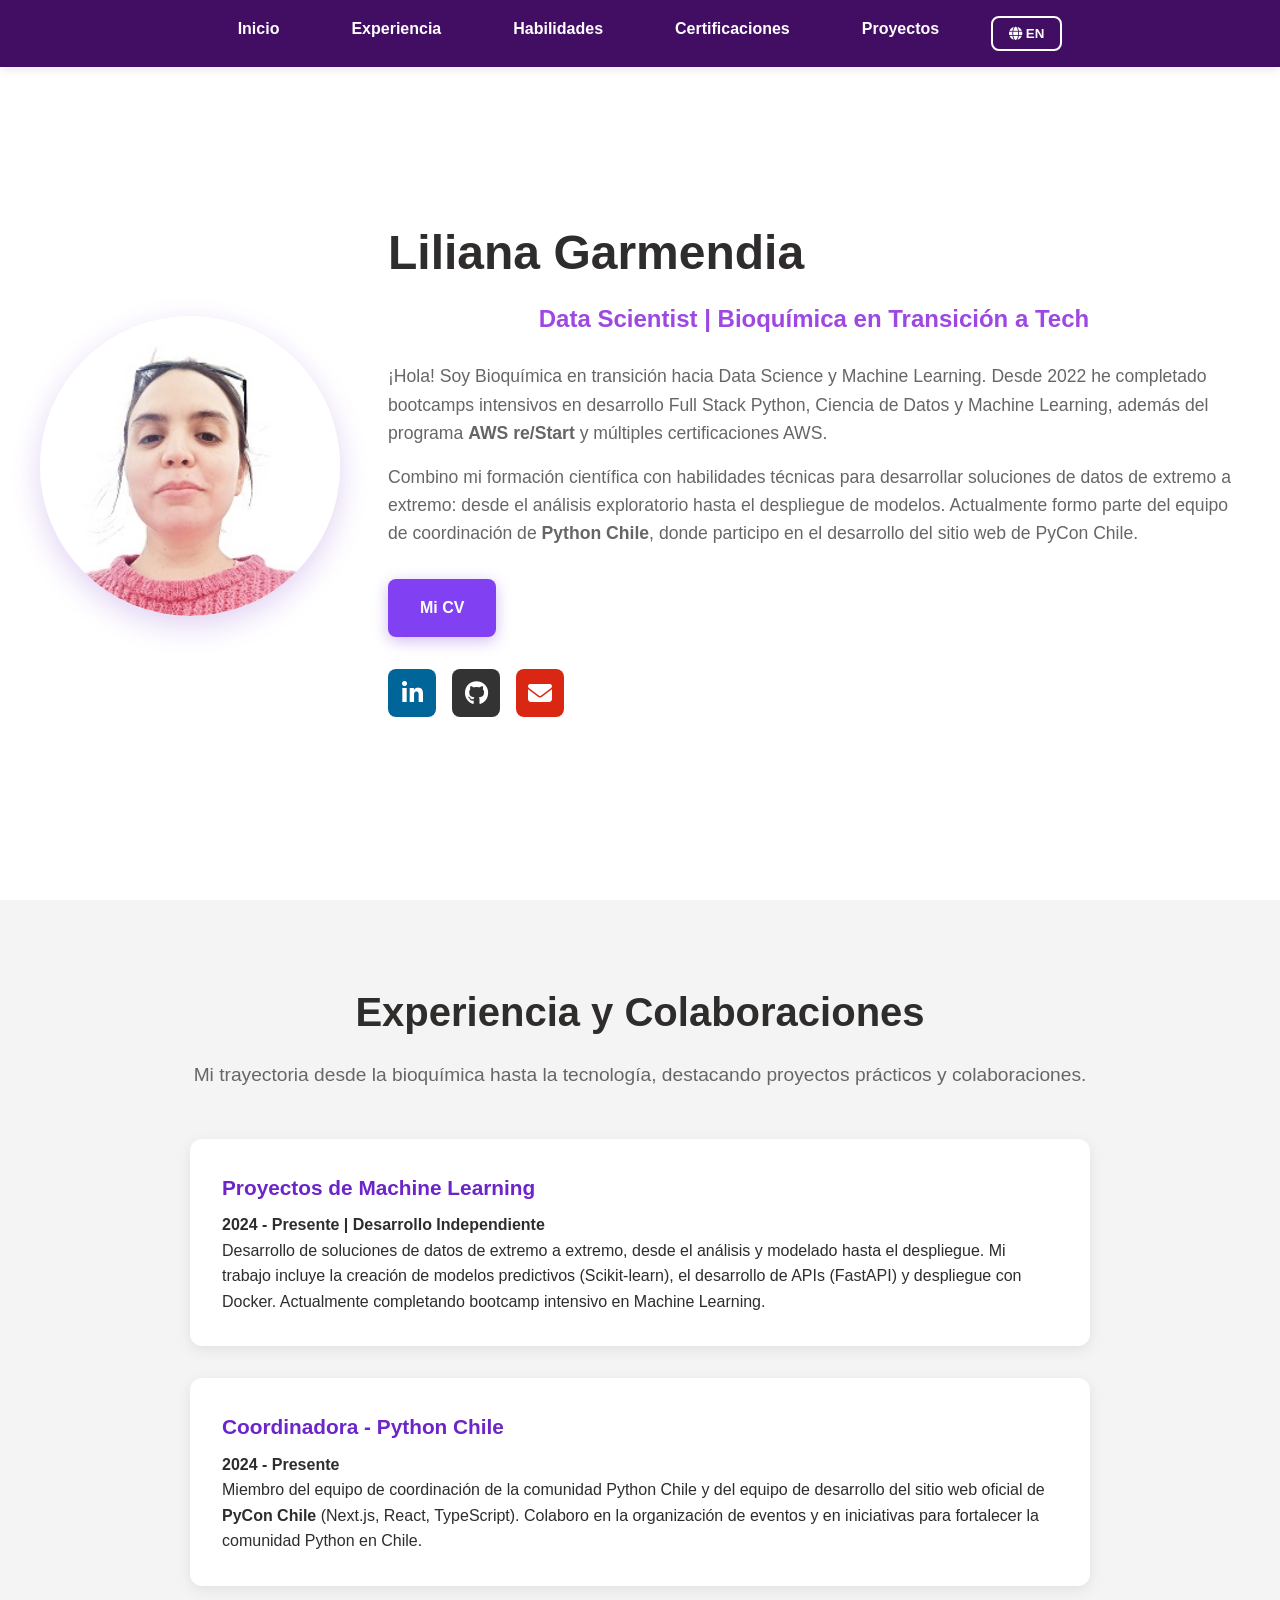
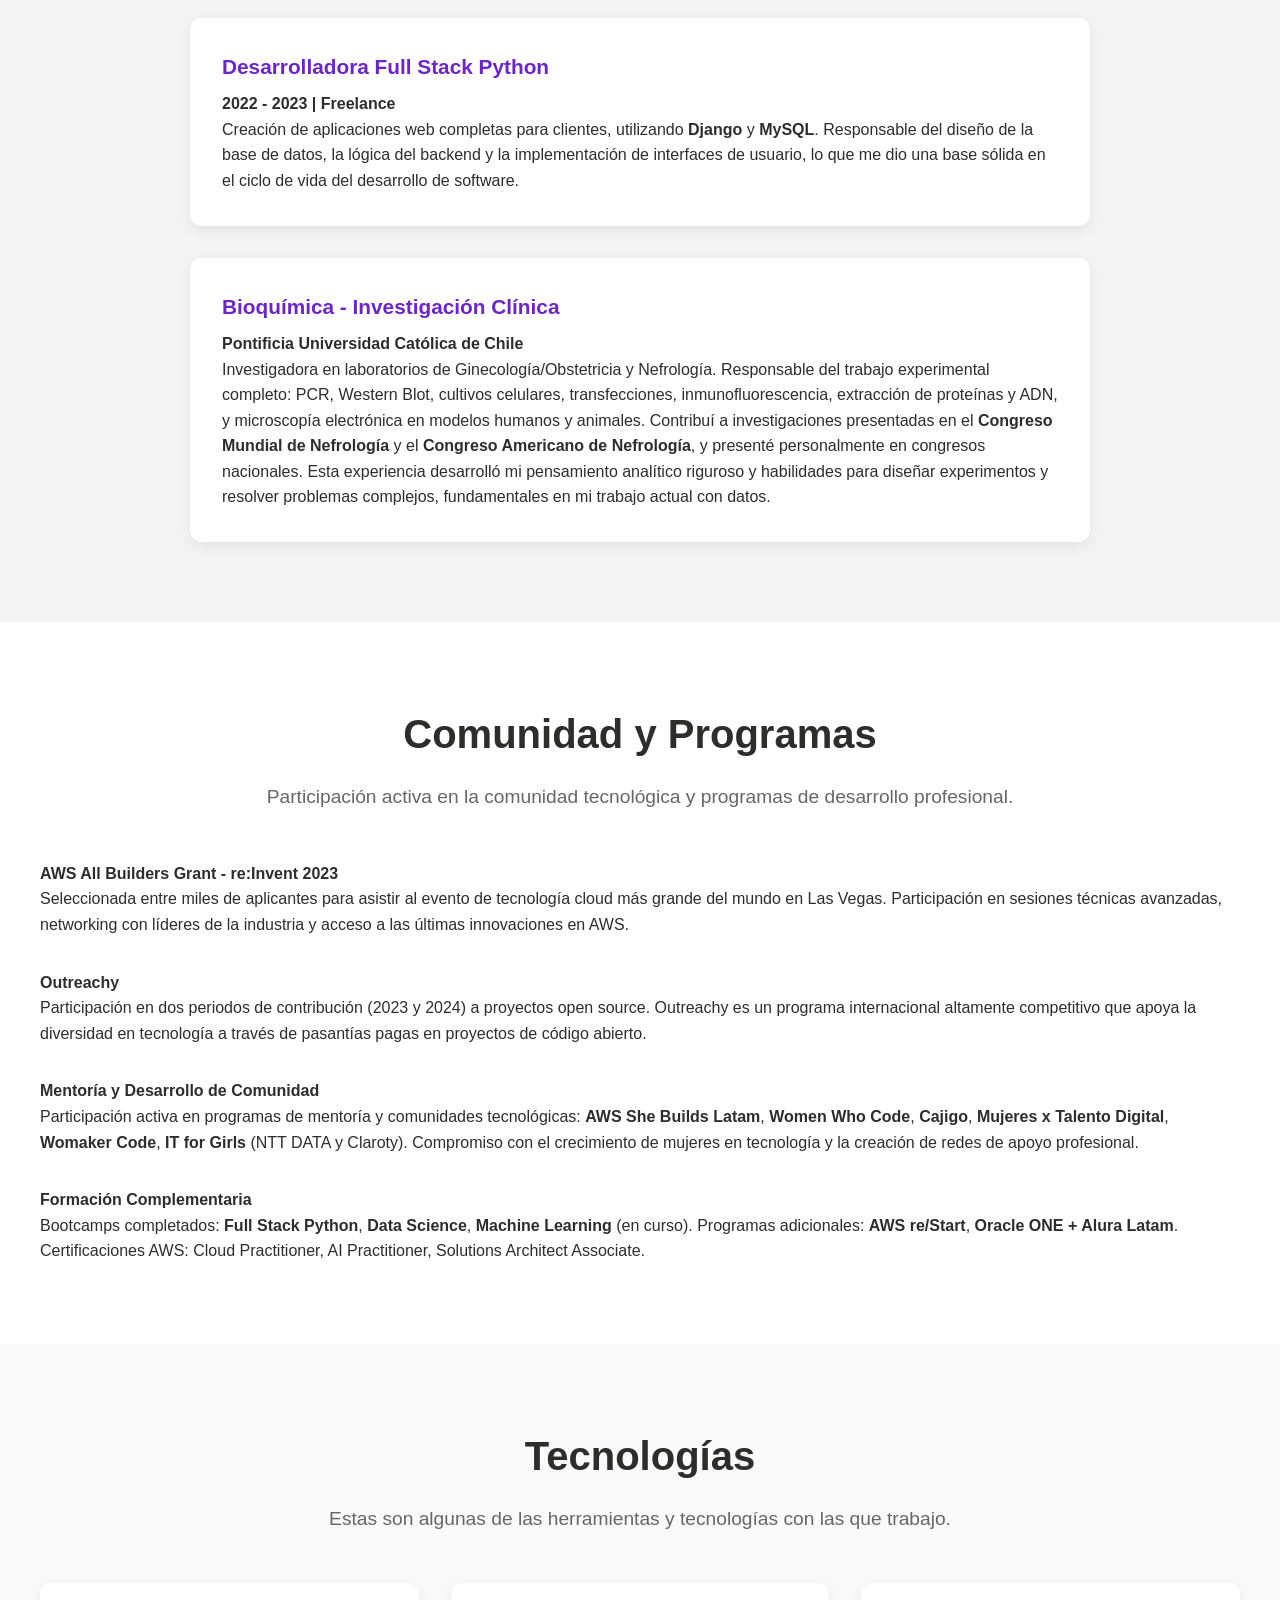
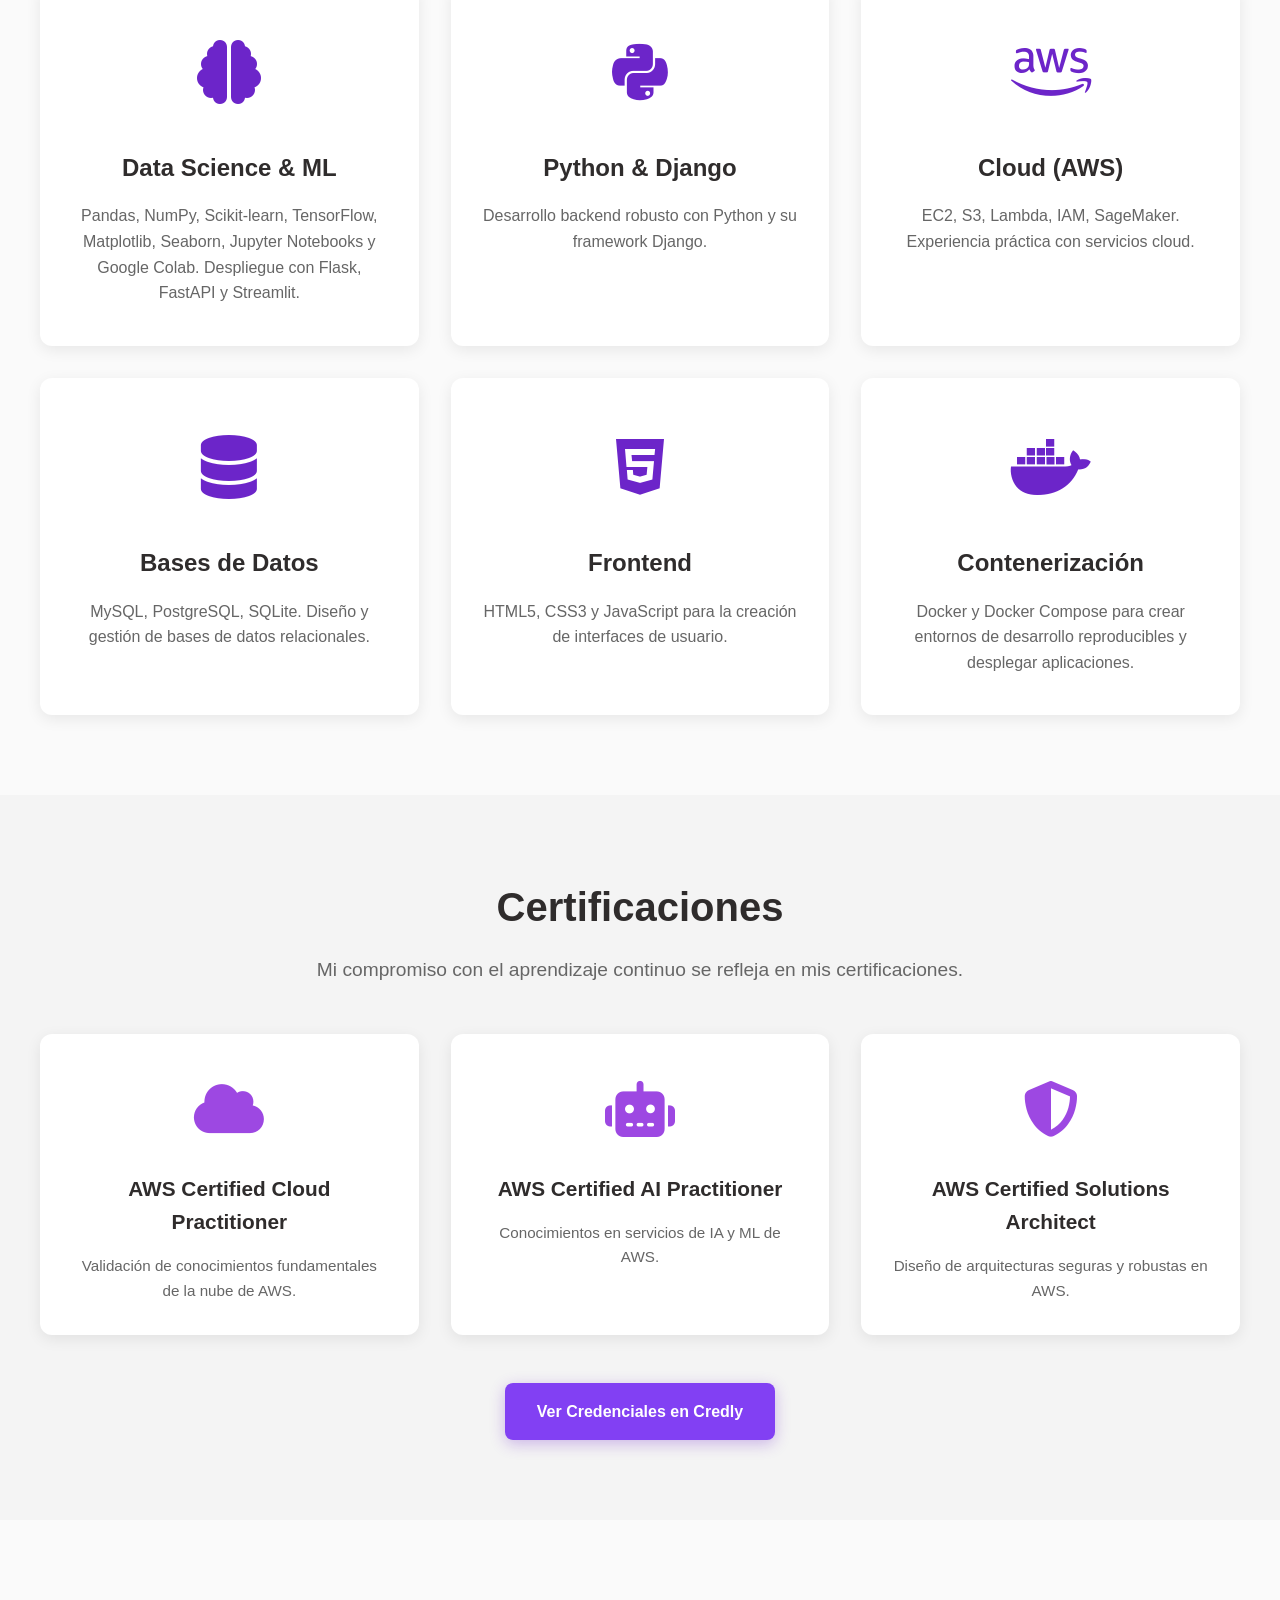
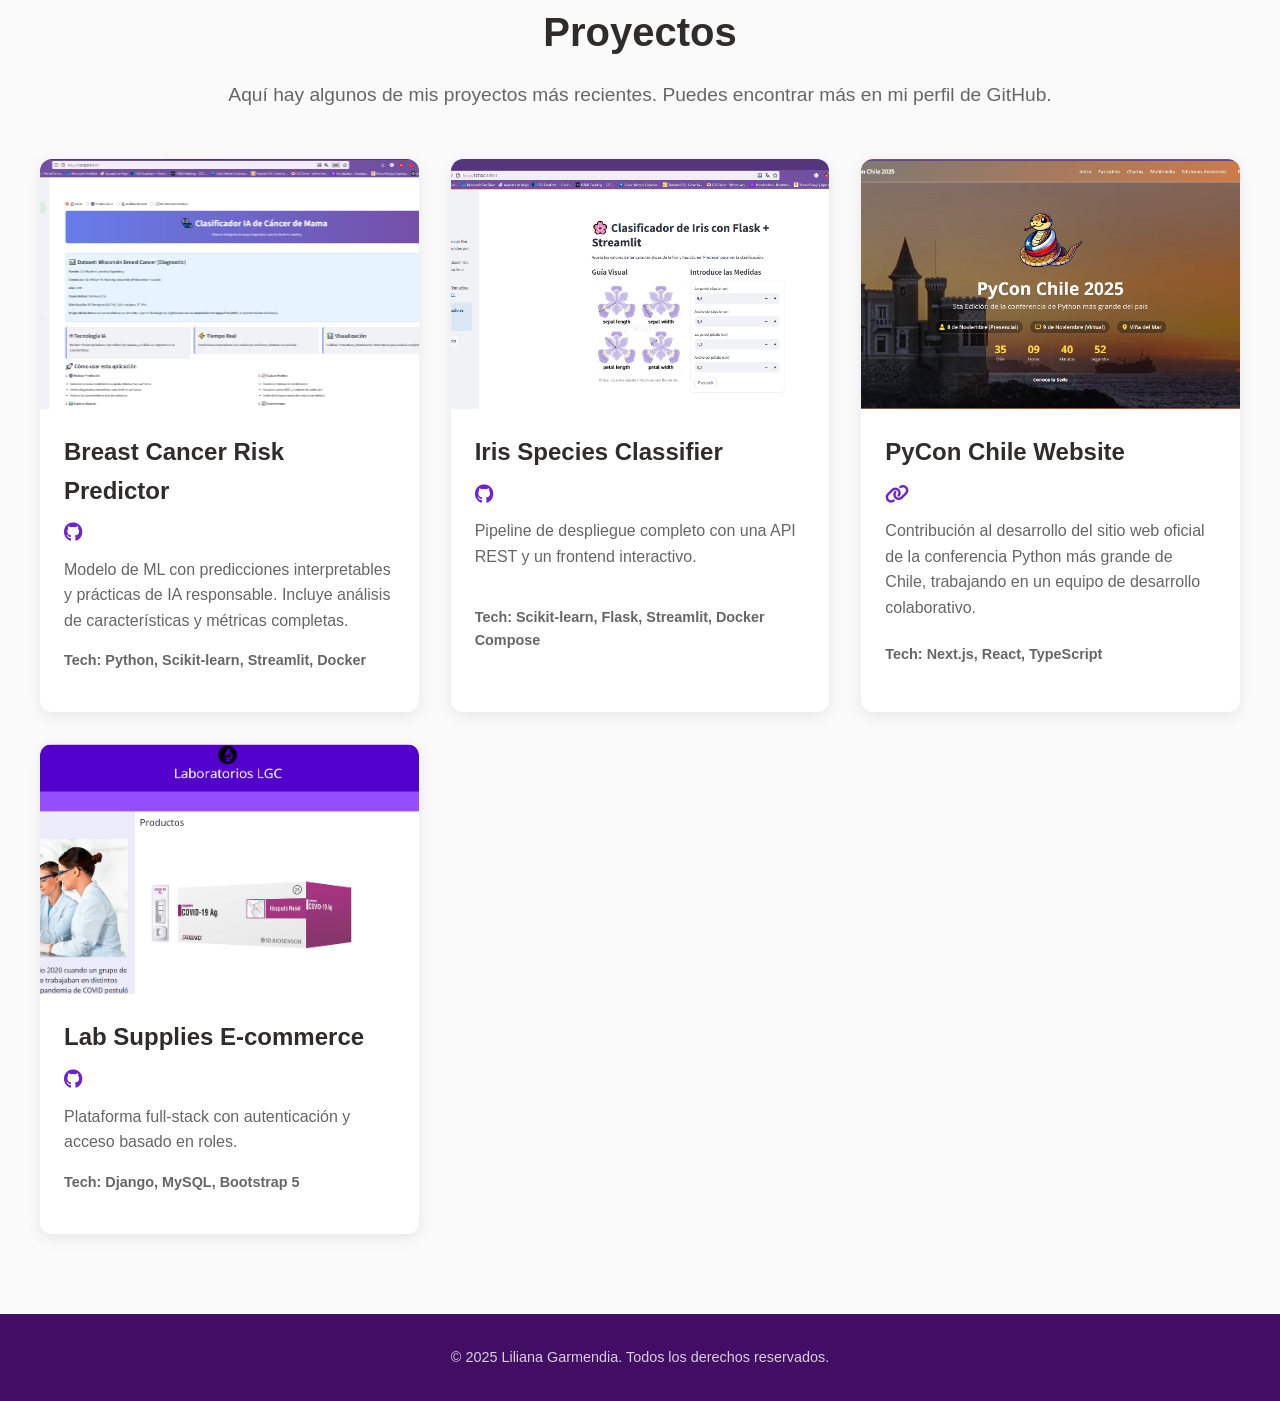
==== commit ccc82e8e: "Refactor: Nuevo portafolio moderno" ====
--- a/index.html
+++ b/index.html
@@ -1,167 +1,739 @@
-<!DOCTYPE HTML>
-<!--
-	Miniport by HTML5 UP
-	html5up.net | @ajlkn
-	Free for personal and commercial use under the CCA 3.0 license (html5up.net/license)
--->
-<html>
-
+<!DOCTYPE html>
+<html lang="es">
 <head>
-    <title>Portafolio|Liliana Garmendia</title>
-    <meta charset="utf-8" />
-    <meta name="viewport" content="width=device-width, initial-scale=1, user-scalable=no" />
-    <link rel="stylesheet" href="assets/css/main.css" />
+    <meta charset="UTF-8">
+    <meta name="viewport" content="width=device-width, initial-scale=1.0">
+    <title>Portafolio | Liliana Garmendia</title>
+    <link rel="stylesheet" href="https://cdnjs.cloudflare.com/ajax/libs/font-awesome/6.4.0/css/all.min.css">
+    <style>
+        * {
+            margin: 0;
+            padding: 0;
+            box-sizing: border-box;
+        }
+
+        :root {
+            --primary: #6c25c9;
+            --primary-dark: #410e63;
+            --primary-light: #8240f3;
+            --secondary: #9d48e2;
+            --accent: #43bff0;
+            --text: #2f2c2c;
+            --text-light: #666;
+            --bg-light: #fafafa;
+            --bg-lighter: #f4f4f4;
+            --white: #ffffff;
+        }
+
+        body {
+            font-family: 'Segoe UI', Tahoma, Geneva, Verdana, sans-serif;
+            line-height: 1.6;
+            color: var(--text);
+            overflow-x: hidden;
+        }
+
+        /* Navegación */
+        nav {
+            position: fixed;
+            top: 0;
+            width: 100%;
+            background: var(--primary-dark);
+            padding: 1rem 0;
+            z-index: 1000;
+            box-shadow: 0 2px 10px rgba(0,0,0,0.1);
+        }
+
+        nav ul {
+            display: flex;
+            justify-content: center;
+            gap: 2rem;
+            list-style: none;
+        }
+
+        nav a {
+            color: var(--white);
+            text-decoration: none;
+            font-weight: 600;
+            padding: 0.5rem 1.25rem;
+            border-radius: 8px;
+            transition: background 0.3s;
+        }
+
+        nav a:hover {
+            background: var(--secondary);
+        }
+
+        /* Hero Section */
+        .hero {
+            min-height: 100vh;
+            display: flex;
+            align-items: center;
+            padding: 6rem 2rem 4rem;
+            background: var(--white);
+        }
+
+        .hero-container {
+            max-width: 1200px;
+            margin: 0 auto;
+            display: grid;
+            grid-template-columns: 300px 1fr;
+            gap: 3rem;
+            align-items: center;
+        }
+
+        .hero-image {
+            width: 100%;
+            aspect-ratio: 1;
+            border-radius: 50%;
+            object-fit: cover;
+            box-shadow: 0 10px 30px rgba(108, 37, 201, 0.2);
+        }
+
+        .hero-content h1 {
+            font-size: 3rem;
+            margin-bottom: 0.5rem;
+            color: var(--text);
+        }
+
+        .hero-content h2 {
+            font-size: 1.5rem;
+            color: var(--secondary);
+            margin-bottom: 1.5rem;
+            font-weight: 600;
+        }
+
+        .hero-content p {
+            font-size: 1.1rem;
+            margin-bottom: 1rem;
+            color: var(--text-light);
+        }
+
+        .btn {
+            display: inline-block;
+            background: var(--primary-light);
+            color: var(--white);
+            padding: 1rem 2rem;
+            border-radius: 8px;
+            text-decoration: none;
+            font-weight: 700;
+            margin-top: 1rem;
+            transition: all 0.3s;
+            box-shadow: 0 4px 15px rgba(108, 37, 201, 0.3);
+        }
+
+        .btn:hover {
+            background: var(--accent);
+            transform: translateY(-2px);
+            box-shadow: 0 6px 20px rgba(67, 191, 240, 0.4);
+        }
+
+        .social-links {
+            display: flex;
+            gap: 1rem;
+            margin-top: 2rem;
+        }
+
+        .social-links a {
+            width: 48px;
+            height: 48px;
+            display: flex;
+            align-items: center;
+            justify-content: center;
+            border-radius: 8px;
+            color: var(--white);
+            font-size: 1.5rem;
+            transition: all 0.3s;
+            text-decoration: none;
+        }
+
+        .social-links a:hover {
+            transform: translateY(-5px);
+        }
+
+        .social-links .linkedin { background: #006599; }
+        .social-links .github { background: #333; }
+        .social-links .email { background: #DA2713; }
+
+        /* Secciones */
+        section {
+            padding: 5rem 2rem;
+        }
+
+        .section-alt {
+            background: var(--bg-light);
+        }
+
+        .section-light {
+            background: var(--bg-lighter);
+        }
+
+        .container {
+            max-width: 1200px;
+            margin: 0 auto;
+        }
+
+        h2 {
+            text-align: center;
+            font-size: 2.5rem;
+            margin-bottom: 1rem;
+            color: var(--text);
+        }
+
+        .section-subtitle {
+            text-align: center;
+            font-size: 1.2rem;
+            color: var(--text-light);
+            margin-bottom: 3rem;
+        }
+
+        /* Grid de Experiencia */
+        .experience-grid {
+            display: grid;
+            gap: 2rem;
+            max-width: 900px;
+            margin: 0 auto;
+        }
+
+        .experience-card {
+            background: var(--white);
+            padding: 2rem;
+            border-radius: 12px;
+            box-shadow: 0 4px 15px rgba(0,0,0,0.08);
+            text-align: left;
+            transition: transform 0.3s;
+        }
+
+        .experience-card:hover {
+            transform: translateY(-5px);
+        }
+
+        .experience-card h4 {
+            color: var(--primary);
+            font-size: 1.3rem;
+            margin-bottom: 0.5rem;
+        }
+
+        .experience-card strong {
+            color: var(--text);
+        }
+
+        /* Grid de Habilidades */
+        .skills-grid {
+            display: grid;
+            grid-template-columns: repeat(auto-fit, minmax(300px, 1fr));
+            gap: 2rem;
+        }
+
+        .skill-card {
+            background: var(--white);
+            padding: 2.5rem 2rem;
+            border-radius: 12px;
+            box-shadow: 0 4px 15px rgba(0,0,0,0.08);
+            text-align: center;
+            transition: all 0.3s;
+            display: flex;
+            flex-direction: column;
+            height: 100%;
+        }
+
+        .skill-card:hover {
+            transform: translateY(-10px);
+            box-shadow: 0 8px 25px rgba(108, 37, 201, 0.15);
+        }
+
+        .skill-icon {
+            font-size: 4rem;
+            color: var(--primary);
+            margin-bottom: 1.5rem;
+        }
+
+        .skill-card h3 {
+            font-size: 1.5rem;
+            margin-bottom: 1rem;
+            color: var(--text);
+        }
+
+        .skill-card p {
+            color: var(--text-light);
+            flex-grow: 1;
+        }
+
+        /* Grid de Certificaciones */
+        .certifications-grid {
+            display: grid;
+            grid-template-columns: repeat(auto-fit, minmax(280px, 1fr));
+            gap: 2rem;
+            margin-bottom: 2rem;
+        }
+
+        .cert-card {
+            background: var(--white);
+            padding: 2rem;
+            border-radius: 12px;
+            box-shadow: 0 4px 15px rgba(0,0,0,0.08);
+            text-align: center;
+            transition: all 0.3s;
+            display: flex;
+            flex-direction: column;
+            height: 100%;
+        }
+
+        .cert-card:hover {
+            transform: translateY(-5px);
+            box-shadow: 0 8px 25px rgba(108, 37, 201, 0.15);
+        }
+
+        .cert-icon {
+            font-size: 3.5rem;
+            color: var(--secondary);
+            margin-bottom: 1rem;
+        }
+
+        .cert-card h3 {
+            font-size: 1.3rem;
+            margin-bottom: 1rem;
+            color: var(--text);
+        }
+
+        .cert-card p {
+            color: var(--text-light);
+            font-size: 0.95rem;
+        }
+
+        /* Grid de Proyectos */
+        .projects-grid {
+            display: grid;
+            grid-template-columns: repeat(auto-fit, minmax(320px, 1fr));
+            gap: 2rem;
+        }
+
+        .project-card {
+            background: var(--white);
+            border-radius: 12px;
+            overflow: hidden;
+            box-shadow: 0 4px 15px rgba(0,0,0,0.08);
+            transition: all 0.3s;
+            display: flex;
+            flex-direction: column;
+            height: 100%;
+        }
+
+        .project-card:hover {
+            transform: translateY(-10px);
+            box-shadow: 0 8px 25px rgba(108, 37, 201, 0.15);
+        }
+
+        .project-image {
+            width: 100%;
+            height: 250px;
+            object-fit: cover;
+            display: block;
+        }
+
+        .project-image-placeholder {
+            width: 100%;
+            height: 250px;
+            background: linear-gradient(135deg, var(--primary-light), var(--accent));
+            display: flex;
+            align-items: center;
+            justify-content: center;
+            font-size: 4rem;
+            color: var(--white);
+        }
+
+        .project-content {
+            padding: 1.5rem;
+            flex-grow: 1;
+            display: flex;
+            flex-direction: column;
+        }
+
+        .project-content h3 {
+            font-size: 1.5rem;
+            margin-bottom: 0.5rem;
+            color: var(--text);
+        }
+
+        .project-link {
+            color: var(--primary);
+            font-size: 1.2rem;
+            margin-bottom: 0.5rem;
+            display: inline-block;
+        }
+
+        .project-content p {
+            color: var(--text-light);
+            margin-bottom: 1rem;
+            flex-grow: 1;
+        }
+
+        .project-tech {
+            font-weight: 600;
+            color: var(--text);
+            font-size: 0.9rem;
+        }
+
+        /* Footer */
+        footer {
+            background: var(--primary-dark);
+            color: var(--white);
+            padding: 2rem;
+            text-align: center;
+        }
+
+        footer p {
+            font-size: 0.9rem;
+            opacity: 0.8;
+        }
+
+        footer a {
+            color: var(--accent);
+            text-decoration: none;
+        }
+
+        /* Responsive */
+        @media (max-width: 768px) {
+            .hero-container {
+                grid-template-columns: 1fr;
+                text-align: center;
+            }
+
+            .hero-image {
+                max-width: 250px;
+                margin: 0 auto;
+            }
+
+            .hero-content h1 {
+                font-size: 2rem;
+            }
+
+            .hero-content h2 {
+                font-size: 1.2rem;
+            }
+
+            .social-links {
+                justify-content: center;
+            }
+
+            nav ul {
+                gap: 0.5rem;
+                flex-wrap: wrap;
+            }
+
+            nav a {
+                padding: 0.4rem 0.8rem;
+                font-size: 0.9rem;
+            }
+
+            h2 {
+                font-size: 2rem;
+            }
+
+            .skills-grid,
+            .projects-grid {
+                grid-template-columns: 1fr;
+            }
+        }
+
+        /* Smooth scroll */
+        html {
+            scroll-behavior: smooth;
+        }
+
+        section {
+            scroll-margin-top: 60px;
+        }
+    </style>
 </head>
-
-<body class="is-preload">
-
-    <!-- Nav -->
-    <nav id="nav">
-        <ul class="container">
-            <li><a href="#top">Acerca de mi</a></li>
-            <li><a href="#contacto">Contacto</a></li>
-            <li><a href="#tecnologias">Tecnologías</a></li>
-            <li><a href="#proyectos">Proyectos</a></li>
+<body>
+    <!-- Navegación -->
+    <nav>
+        <ul>
+            <li><a href="#inicio" data-es="Inicio" data-en="Home">Inicio</a></li>
+            <li><a href="#experiencia" data-es="Experiencia" data-en="Experience">Experiencia</a></li>
+            <li><a href="#tecnologias" data-es="Habilidades" data-en="Skills">Habilidades</a></li>
+            <li><a href="#certificaciones" data-es="Certificaciones" data-en="Certifications">Certificaciones</a></li>
+            <li><a href="#proyectos" data-es="Proyectos" data-en="Projects">Proyectos</a></li>
+            <li>
+                <button id="langToggle" onclick="toggleLanguage()" style="background: none; border: 2px solid var(--white); color: var(--white); padding: 0.5rem 1rem; border-radius: 8px; cursor: pointer; font-weight: 600; transition: all 0.3s;">
+                    <i class="fas fa-globe"></i> EN
+                </button>
+            </li>
         </ul>
     </nav>
 
-    <!-- Home -->
-    <article id="top" class="wrapper style1">
-        <div class="container">
-            <div class="row">
-                <div class="col-4 col-5-large col-12-medium">
-                    <span class="image fit"><img src="images/foto2.jpg" alt="" /></span>
-                </div>
-                <div class="col-8 col-7-large col-12-medium">
-                    <header>
-                        <h1>
-                            <strong>Liliana Garmendia</strong>.</h1>
-                    </header>
-                    <h3>Desarrolladora Full Stack Python y Licenciada en Bioquímica</h3>
-                    <p> Hola, soy una Desarrolladora Full Stack Python Trainee. Finalicé el Bootcamp realizado por Awakelab, Sence, Corfo y Talento Digital para Chile, Junio 2022. He realizado también cursos de Especialidad Python de Rice University. Vengo
-                        del mundo de las Ciencias Biológicas con un grado en Bioquímica de la Pontificia Universidad Católica de Valparaíso, 2010. Estoy motivada en seguir aprendiendo en este nuevo rumbo que tomé y poder integrar mis conocimientos.</p>
-                    <a href="images/cvliligc.pdf" class="button large scrolly">Mi CV</a>
-                    <div class="col-12 ">
-                        <hr />
-                        <h3 id="contacto">Contáctame en </h3>
-                        <ul class="social ">
-                            <li>
-                                <a href="https://www.linkedin.com/in/liliana-garmendia-c" class="icon brands fa-linkedin-in "></a>
-                            </li>
-                            <li><a href="https://github.com/LiliGC " class="icon brands fa-github "><span class="label "></span></a></li>
-                            <li><a href="https://wa.me/56942328270 " class="icon brands fa-whatsapp "><span class="label "></span></a></li>
-                            <li>
-                                <a href="mailto:liliana.garmendia.c@gmail.com" class="icon solid fa-envelope "></a><span class="label "></span></li>
-                        </ul>
-                        <hr />
-                    </div>
+    <!-- Hero Section -->
+    <section id="inicio" class="hero">
+        <div class="hero-container">
+            <img src="images/foto2.jpg" alt="Liliana Garmendia" class="hero-image">
+            <div class="hero-content">
+                <h1>Liliana Garmendia</h1>
+                <h2 data-es="Data Scientist | Bioquímica en Transición a Tech" data-en="Data Scientist | Biochemist Pivoting to Tech">Data Scientist | Bioquímica en Transición a Tech</h2>
+                <p data-es="¡Hola! Soy Bioquímica en transición hacia Data Science y Machine Learning. Desde 2022 he completado bootcamps intensivos en desarrollo Full Stack Python, Ciencia de Datos y Machine Learning, además del programa <strong>AWS re/Start</strong> y múltiples certificaciones AWS." data-en="Hi! I'm a Biochemist transitioning to Data Science and Machine Learning. Since 2022, I've completed intensive bootcamps in Full Stack Python development, Data Science, and Machine Learning, plus the <strong>AWS re/Start</strong> program and multiple AWS certifications.">¡Hola! Soy Bioquímica en transición hacia Data Science y Machine Learning. Desde 2022 he completado bootcamps intensivos en desarrollo Full Stack Python, Ciencia de Datos y Machine Learning, además del programa <strong>AWS re/Start</strong> y múltiples certificaciones AWS.</p>
+                <p data-es="Combino mi formación científica con habilidades técnicas para desarrollar soluciones de datos de extremo a extremo: desde el análisis exploratorio hasta el despliegue de modelos. Actualmente formo parte del equipo de coordinación de <strong>Python Chile</strong>." data-en="I combine my scientific background with technical skills to develop end-to-end data solutions: from exploratory analysis to model deployment. Currently part of the <strong>Python Chile</strong> coordination team.">Combino mi formación científica con habilidades técnicas para desarrollar soluciones de datos de extremo a extremo: desde el análisis exploratorio hasta el despliegue de modelos. Actualmente formo parte del equipo de coordinación de <strong>Python Chile</strong>, donde participo en el desarrollo del sitio web de PyCon Chile.</p>
+                <a href="images/cv_liliana_garmendia_es.pdf" id="cvLink" class="btn" data-es="Mi CV" data-en="My Resume">Mi CV</a>
+                <div class="social-links">
+                    <a href="https://www.linkedin.com/in/liliana-garmendia-c" class="linkedin" aria-label="LinkedIn" target="_blank" rel="noopener noreferrer">
+                        <i class="fab fa-linkedin-in"></i>
+                    </a>
+                    <a href="https://github.com/LiliGC" class="github" aria-label="Github" target="_blank" rel="noopener noreferrer">
+                        <i class="fab fa-github"></i>
+                    </a>
+                    <a href="mailto:liliana.garmendia.c@gmail.com" class="email" aria-label="Email">
+                        <i class="fas fa-envelope"></i>
+                    </a>
                 </div>
             </div>
         </div>
-    </article>
-
-    <!-- Work -->
-    <article id="tecnologias" class="wrapper style2 ">
-        <div class="container ">
-            <header>
-                <h2>Tecnologías.</h2>
-                <p>Algunos de los lenguajes que he usado son los siguientes: </p>
-            </header>
-            <div class="row aln-center ">
-                <div class="col-4 col-6-medium col-12-small ">
-                    <section class="box style1 ">
-                        <span class="icon brands featured fa-html5 "></span>
-                        <h3>HTML</h3>
-                        <p>Nivel avanzado</p>
-                    </section>
-                </div>
-                <div class="col-4 col-6-medium col-12-small ">
-                    <section class="box style1 ">
-                        <span class="icon brands featured fa-css3-alt "></span>
-                        <h3>CSS</h3>
-                        <p>Nivel intermedio.</p>
-                    </section>
-                </div>
-                <div class=" col-4 col-6-medium col-12-small ">
-                    <section class="box style1 ">
-                        <span class="icon brands featured fa-js "></span>
-                        <h3>Javascript</h3>
-                        <p>Nivel intermedio.</p>
-                    </section>
-                </div>
-                <div class=" col-4 col-6-medium col-12-small ">
-                    <section class="box style1 ">
-                        <span class="icon brands featured fa-python "></span>
-                        <h3>Python</h3>
-                        <p>Y su framework Django.</p>
-                    </section>
-                </div>
-                <div class=" col-4 col-6-medium col-12-small ">
-                    <section class="box style1 ">
-                        <span class="icon solid featured fa-database "></span>
-                        <h3>MySQL</h3>
-                        <p>Otras bases de datos que he usado sqlite y Postgress.</p>
-                    </section>
-                </div>
-            </div>
-            <footer>
-                <p>Quieres ver algunos de los proyectos que he realizado?</p>
-                <a href="#proyectos" class="button large scrolly ">Algunos de mis proyectos</a>
-            </footer>
-        </div>
-    </article>
-
-    <!-- Portfolio -->
-    <article id="proyectos" class="wrapper style3 ">
-        <div class="container ">
-            <header>
-                <h2>Proyectos</h2>
-                <p>Aquí hay algunos proyectos que he realizado, principalmente usando el framework Django: </p>
-            </header>
-            <div class="row ">
-                <div class="col-4 col-6-medium col-12-small ">
-                    <article class="box style2 ">
-                        <a class="image featured "><img src="images/blog.png " alt=" " /></a>
-                        <h3>Blog</h3>
-                        <a href="https://github.com/LiliGC/my-first-blog " class="icon brands fa-github "></a>
-                        <a href="http://liligc.pythonanywhere.com/ " class="icon solid fa-link "></a>
-                        <p>Aplicación web de un blog basado en el tutorial de Django Girls, realizado en parte en el workshop virtual Django girls Bristol en el que participé, cuenta con la opción de realizar post, editarlos, publicarlos, eliminarlos. También
-                            se puede dejar comentarios a los post. Pudiendo moderarlos el propietario del blog autorizándolos o eliminándolos.
-                        </p>
-                    </article>
-                </div>
-                <div class="col-4 col-6-medium col-12-small ">
-                    <article class="box style2 ">
-                        <a href="# " class="image featured "><img src="images/portada.png " alt=" " /></a>
-                        <h3>Laboratorios LGC</h3>
-                        <a href="https://github.com/LiliGC/Sprint_individual_M7 " class="icon brands fa-github "></a>
-                        <a href="http://liligc.pythonanywhere.com/ " class="icon solid fa-link "></a>
-                        <p>Aplicación web de un sitio de venta de productos de laboratorio. Cuenta con templates para crear cuenta, iniciar sesión, formularios de contacto, ver tablas con clientes, productos, profesionales, pudiendo editarlos, o eliminarlos
-                            al tener permisos exportando datos a pdf, excel o imprimirlos. El catálogo de productos cuenta con carrito de compra.</p>
-                    </article>
-                </div>
-                <div class="col-4 col-6-medium col-12-small ">
-                    <article class="box style2 ">
-                        <a class="image featured "><img src="images/telovendo.png" alt=" " /></a>
-                        <h3>Tienda virtual</h3>
-                        <a href="https://github.com/LiliGC/AE3_M7_grupal " class="icon brands fa-github "></a>
-                        <p>Aplicación web de un sitio de venta de productos, con el catálogo de productos y la opción de enviar mensajes con la consulta por la compra</p>
-                    </article>
+    </section>
+
+    <!-- Experiencia -->
+    <section id="experiencia" class="section-light">
+        <div class="container">
+            <h2 data-es="Experiencia y Colaboraciones" data-en="Experience and Collaborations">Experiencia y Colaboraciones</h2>
+            <p class="section-subtitle" data-es="Mi trayectoria desde la bioquímica hasta la tecnología, destacando proyectos prácticos y colaboraciones." data-en="My journey from biochemistry to technology, highlighting practical projects and collaborations.">Mi trayectoria desde la bioquímica hasta la tecnología, destacando proyectos prácticos y colaboraciones.</p>
+            <div class="experience-grid">
+                <div class="experience-card">
+                    <h4 data-es="Proyectos de Machine Learning" data-en="Machine Learning Projects">Proyectos de Machine Learning</h4>
+                    <p><strong data-es="2024 - Presente | Desarrollo Independiente" data-en="2024 - Present | Independent Development">2024 - Presente | Desarrollo Independiente</strong></p>
+                    <p data-es="Desarrollo de soluciones de datos de extremo a extremo, desde el análisis y modelado hasta el despliegue. Mi trabajo incluye la creación de modelos predictivos (Scikit-learn), el desarrollo de APIs (FastAPI) y despliegue con Docker. Actualmente completando bootcamp intensivo en Machine Learning." data-en="End-to-end data solutions development, from analysis and modeling to deployment. My work includes creating predictive models (Scikit-learn), developing APIs (FastAPI), and deployment with Docker. Currently completing intensive Machine Learning bootcamp.">Desarrollo de soluciones de datos de extremo a extremo, desde el análisis y modelado hasta el despliegue. Mi trabajo incluye la creación de modelos predictivos (Scikit-learn), el desarrollo de APIs (FastAPI) y despliegue con Docker. Actualmente completando bootcamp intensivo en Machine Learning.</p>
+                </div>
+                <div class="experience-card">
+                    <h4 data-es="Coordinadora - Python Chile" data-en="Coordinator - Python Chile">Coordinadora - Python Chile</h4>
+                    <p><strong data-es="2024 - Presente" data-en="2024 - Present">2024 - Presente</strong></p>
+                    <p data-es="Miembro del equipo de coordinación de la comunidad Python Chile y del equipo de desarrollo del sitio web oficial de <strong>PyCon Chile</strong> (Next.js, React, TypeScript). Colaboro en la organización de eventos y en iniciativas para fortalecer la comunidad Python en Chile." data-en="Member of the Python Chile community coordination team and the development team for the official <strong>PyCon Chile</strong> website (Next.js, React, TypeScript). I collaborate in organizing events and initiatives to strengthen the Python community in Chile.">Miembro del equipo de coordinación de la comunidad Python Chile y del equipo de desarrollo del sitio web oficial de <strong>PyCon Chile</strong> (Next.js, React, TypeScript). Colaboro en la organización de eventos y en iniciativas para fortalecer la comunidad Python en Chile.</p>
+                </div>
+                <div class="experience-card">
+                    <h4 data-es="Desarrolladora Full Stack Python" data-en="Full Stack Python Developer">Desarrolladora Full Stack Python</h4>
+                    <p><strong data-es="2022 - 2023 | Freelance" data-en="2022 - 2023 | Freelance">2022 - 2023 | Freelance</strong></p>
+                    <p data-es="Creación de aplicaciones web completas para clientes, utilizando <strong>Django</strong> y <strong>MySQL</strong>. Responsable del diseño de la base de datos, la lógica del backend y la implementación de interfaces de usuario, lo que me dio una base sólida en el ciclo de vida del desarrollo de software." data-en="Creation of complete web applications for clients using <strong>Django</strong> and <strong>MySQL</strong>. Responsible for database design, backend logic, and user interface implementation, which gave me a solid foundation in the software development lifecycle.">Creación de aplicaciones web completas para clientes, utilizando <strong>Django</strong> y <strong>MySQL</strong>. Responsable del diseño de la base de datos, la lógica del backend y la implementación de interfaces de usuario, lo que me dio una base sólida en el ciclo de vida del desarrollo de software.</p>
+                </div>
+                <div class="experience-card">
+                    <h4 data-es="Bioquímica - Investigación Clínica" data-en="Biochemist - Clinical Research">Bioquímica - Investigación Clínica</h4>
+                    <p><strong data-es="Pontificia Universidad Católica de Chile" data-en="Pontifical Catholic University of Chile">Pontificia Universidad Católica de Chile</strong></p>
+                    <p data-es="Investigadora en laboratorios de Ginecología/Obstetricia y Nefrología. Responsable del trabajo experimental completo: PCR, Western Blot, cultivos celulares, transfecciones, inmunofluorescencia, extracción de proteínas y ADN, y microscopía electrónica en modelos humanos y animales. Contribuí a investigaciones presentadas en el <strong>Congreso Mundial de Nefrología</strong> y el <strong>Congreso Americano de Nefrología</strong>, y presenté personalmente en congresos nacionales. Esta experiencia desarrolló mi pensamiento analítico riguroso y habilidades para diseñar experimentos y resolver problemas complejos, fundamentales en mi trabajo actual con datos." data-en="Researcher in Gynecology/Obstetrics and Nephrology laboratories. Responsible for complete experimental work: PCR, Western Blot, cell cultures, transfections, immunofluorescence, protein and DNA extraction, and electron microscopy in human and animal models. Contributed to research presented at the <strong>World Congress of Nephrology</strong> and the <strong>American Society of Nephrology Congress</strong>, and presented personally at national conferences. This experience developed my rigorous analytical thinking and skills in experimental design and complex problem-solving, fundamental in my current data work.">Investigadora en laboratorios de Ginecología/Obstetricia y Nefrología. Responsable del trabajo experimental completo: PCR, Western Blot, cultivos celulares, transfecciones, inmunofluorescencia, extracción de proteínas y ADN, y microscopía electrónica en modelos humanos y animales. Contribuí a investigaciones presentadas en el <strong>Congreso Mundial de Nefrología</strong> y el <strong>Congreso Americano de Nefrología</strong>, y presenté personalmente en congresos nacionales. Esta experiencia desarrolló mi pensamiento analítico riguroso y habilidades para diseñar experimentos y resolver problemas complejos, fundamentales en mi trabajo actual con datos.</p>
                 </div>
             </div>
         </div>
-    </article>
-    <article class="wrapper style4">
-        <h6>Modificado por LGC 2022 a partir del template de html5up.net| @ajlkn </h6>
-    </article>
-    <!-- Scripts -->
-    <script src="assets/js/jquery.min.js "></script>
-    <script src="assets/js/jquery.scrolly.min.js "></script>
-    <script src="assets/js/browser.min.js "></script>
-    <script src="assets/js/breakpoints.min.js "></script>
-    <script src="assets/js/util.js "></script>
-    <script src="assets/js/main.js "></script>
-
+    </section>
+
+    <!-- Comunidad y Programas -->
+    <section id="comunidad" class="wrapper style2">
+        <div class="container">
+            <header>
+                <h2 data-es="Comunidad y Programas" data-en="Community and Programs">Comunidad y Programas</h2>
+                <p class="section-subtitle" data-es="Participación activa en la comunidad tecnológica y programas de desarrollo profesional." data-en="Active participation in tech community and professional development programs.">Participación activa en la comunidad tecnológica y programas de desarrollo profesional.</p>
+            </header>
+            <div class="row aln-center">
+                <div class="col-10 col-12-medium">
+                    <div class="box style1" style="text-align: left; margin-bottom: 2em;">
+                        <h4 data-es="AWS All Builders Grant - re:Invent 2023" data-en="AWS All Builders Grant - re:Invent 2023">AWS All Builders Grant - re:Invent 2023</h4>
+                        <p data-es="Seleccionada entre miles de aplicantes para asistir al evento de tecnología cloud más grande del mundo en Las Vegas. Participación en sesiones técnicas avanzadas, networking con líderes de la industria y acceso a las últimas innovaciones en AWS." data-en="Selected among thousands of applicants to attend the world's largest cloud technology event in Las Vegas. Participation in advanced technical sessions, networking with industry leaders, and access to the latest AWS innovations.">Seleccionada entre miles de aplicantes para asistir al evento de tecnología cloud más grande del mundo en Las Vegas. Participación en sesiones técnicas avanzadas, networking con líderes de la industria y acceso a las últimas innovaciones en AWS.</p>
+                    </div>
+                    <div class="box style1" style="text-align: left; margin-bottom: 2em;">
+                        <h4>Outreachy</h4>
+                        <p data-es="Participación en dos periodos de contribución (2023 y 2024) a proyectos open source. Outreachy es un programa internacional altamente competitivo que apoya la diversidad en tecnología a través de pasantías pagas en proyectos de código abierto." data-en="Participation in two contribution periods (2023 and 2024) to open source projects. Outreachy is a highly competitive international program that supports diversity in technology through paid internships in open source projects.">Participación en dos periodos de contribución (2023 y 2024) a proyectos open source. Outreachy es un programa internacional altamente competitivo que apoya la diversidad en tecnología a través de pasantías pagas en proyectos de código abierto.</p>
+                    </div>
+                    <div class="box style1" style="text-align: left; margin-bottom: 2em;">
+                        <h4 data-es="Mentoría y Desarrollo de Comunidad" data-en="Mentorship and Community Development">Mentoría y Desarrollo de Comunidad</h4>
+                        <p data-es="Participación activa en programas de mentoría y comunidades tecnológicas: <strong>AWS She Builds Latam</strong>, <strong>Women Who Code</strong>, <strong>Cajigo</strong>, <strong>Mujeres x Talento Digital</strong>, <strong>Womaker Code</strong>, <strong>IT for Girls</strong> (NTT DATA y Claroty). Compromiso con el crecimiento de mujeres en tecnología y la creación de redes de apoyo profesional." data-en="Active participation in mentorship programs and tech communities: <strong>AWS She Builds Latam</strong>, <strong>Women Who Code</strong>, <strong>Cajigo</strong>, <strong>Mujeres x Talento Digital</strong>, <strong>Womaker Code</strong>, <strong>IT for Girls</strong> (NTT DATA and Claroty). Commitment to the growth of women in technology and creating professional support networks.">Participación activa en programas de mentoría y comunidades tecnológicas: <strong>AWS She Builds Latam</strong>, <strong>Women Who Code</strong>, <strong>Cajigo</strong>, <strong>Mujeres x Talento Digital</strong>, <strong>Womaker Code</strong>, <strong>IT for Girls</strong> (NTT DATA y Claroty). Compromiso con el crecimiento de mujeres en tecnología y la creación de redes de apoyo profesional.</p>
+                    </div>
+                    <div class="box style1" style="text-align: left;">
+                        <h4 data-es="Formación Complementaria" data-en="Complementary Training">Formación Complementaria</h4>
+                        <p data-es="Bootcamps completados: <strong>Full Stack Python</strong>, <strong>Data Science</strong>, <strong>Machine Learning</strong> (en curso). Programas adicionales: <strong>AWS re/Start</strong>, <strong>Oracle ONE + Alura Latam</strong>. Certificaciones AWS: Cloud Practitioner, AI Practitioner, Solutions Architect Associate." data-en="Completed bootcamps: <strong>Full Stack Python</strong>, <strong>Data Science</strong>, <strong>Machine Learning</strong> (in progress). Additional programs: <strong>AWS re/Start</strong>, <strong>Oracle ONE + Alura Latam</strong>. AWS Certifications: Cloud Practitioner, AI Practitioner, Solutions Architect Associate.">Bootcamps completados: <strong>Full Stack Python</strong>, <strong>Data Science</strong>, <strong>Machine Learning</strong> (en curso). Programas adicionales: <strong>AWS re/Start</strong>, <strong>Oracle ONE + Alura Latam</strong>. Certificaciones AWS: Cloud Practitioner, AI Practitioner, Solutions Architect Associate.</p>
+                    </div>
+                </div>
+            </div>
+        </div>
+    </section>
+
+    <!-- Tecnologías -->
+    <section id="tecnologias" class="section-alt">
+        <div class="container">
+            <h2 data-es="Tecnologías" data-en="Technologies">Tecnologías</h2>
+            <p class="section-subtitle" data-es="Estas son algunas de las herramientas y tecnologías con las que trabajo." data-en="These are some of the tools and technologies I work with.">Estas son algunas de las herramientas y tecnologías con las que trabajo.</p>
+            <div class="skills-grid">
+                <div class="skill-card">
+                    <div class="skill-icon"><i class="fas fa-brain"></i></div>
+                    <h3>Data Science & ML</h3>
+                    <p data-es="Pandas, NumPy, Scikit-learn, TensorFlow, Matplotlib, Seaborn, Jupyter Notebooks y Google Colab. Despliegue con Flask, FastAPI y Streamlit." data-en="Pandas, NumPy, Scikit-learn, TensorFlow, Matplotlib, Seaborn, Jupyter Notebooks and Google Colab. Deployment with Flask, FastAPI and Streamlit.">Pandas, NumPy, Scikit-learn, TensorFlow, Matplotlib, Seaborn, Jupyter Notebooks y Google Colab. Despliegue con Flask, FastAPI y Streamlit.</p>
+                </div>
+                <div class="skill-card">
+                    <div class="skill-icon"><i class="fab fa-python"></i></div>
+                    <h3>Python & Django</h3>
+                    <p data-es="Desarrollo backend robusto con Python y su framework Django." data-en="Robust backend development with Python and its Django framework.">Desarrollo backend robusto con Python y su framework Django.</p>
+                </div>
+                <div class="skill-card">
+                    <div class="skill-icon"><i class="fab fa-aws"></i></div>
+                    <h3>Cloud (AWS)</h3>
+                    <p data-es="EC2, S3, Lambda, IAM, SageMaker. Experiencia práctica con servicios cloud." data-en="EC2, S3, Lambda, IAM, SageMaker. Hands-on experience with cloud services.">EC2, S3, Lambda, IAM, SageMaker. Experiencia práctica con servicios cloud.</p>
+                </div>
+                <div class="skill-card">
+                    <div class="skill-icon"><i class="fas fa-database"></i></div>
+                    <h3 data-es="Bases de Datos" data-en="Databases">Bases de Datos</h3>
+                    <p data-es="MySQL, PostgreSQL, SQLite. Diseño y gestión de bases de datos relacionales." data-en="MySQL, PostgreSQL, SQLite. Design and management of relational databases.">MySQL, PostgreSQL, SQLite. Diseño y gestión de bases de datos relacionales.</p>
+                </div>
+                <div class="skill-card">
+                    <div class="skill-icon"><i class="fab fa-html5"></i></div>
+                    <h3>Frontend</h3>
+                    <p data-es="HTML5, CSS3 y JavaScript para la creación de interfaces de usuario." data-en="HTML5, CSS3 and JavaScript for creating user interfaces.">HTML5, CSS3 y JavaScript para la creación de interfaces de usuario.</p>
+                </div>
+                <div class="skill-card">
+                    <div class="skill-icon"><i class="fab fa-docker"></i></div>
+                    <h3 data-es="Contenerización" data-en="Containerization">Contenerización</h3>
+                    <p data-es="Docker y Docker Compose para crear entornos de desarrollo reproducibles y desplegar aplicaciones." data-en="Docker and Docker Compose to create reproducible development environments and deploy applications.">Docker y Docker Compose para crear entornos de desarrollo reproducibles y desplegar aplicaciones.</p>
+                </div>
+            </div>
+        </div>
+    </section>
+
+    <!-- Certificaciones -->
+    <section id="certificaciones" class="section-light">
+        <div class="container">
+            <h2 data-es="Certificaciones" data-en="Certifications">Certificaciones</h2>
+            <p class="section-subtitle" data-es="Mi compromiso con el aprendizaje continuo se refleja en mis certificaciones." data-en="My commitment to continuous learning is reflected in my certifications.">Mi compromiso con el aprendizaje continuo se refleja en mis certificaciones.</p>
+            <div class="certifications-grid">
+                <div class="cert-card">
+                    <div class="cert-icon"><i class="fas fa-cloud"></i></div>
+                    <h3>AWS Certified Cloud Practitioner</h3>
+                    <p data-es="Validación de conocimientos fundamentales de la nube de AWS." data-en="Validation of fundamental AWS cloud knowledge.">Validación de conocimientos fundamentales de la nube de AWS.</p>
+                </div>
+                <div class="cert-card">
+                    <div class="cert-icon"><i class="fas fa-robot"></i></div>
+                    <h3>AWS Certified AI Practitioner</h3>
+                    <p data-es="Conocimientos en servicios de IA y ML de AWS." data-en="Knowledge of AWS AI and ML services.">Conocimientos en servicios de IA y ML de AWS.</p>
+                </div>
+                <div class="cert-card">
+                    <div class="cert-icon"><i class="fas fa-shield-alt"></i></div>
+                    <h3>AWS Certified Solutions Architect</h3>
+                    <p data-es="Diseño de arquitecturas seguras y robustas en AWS." data-en="Design of secure and robust architectures in AWS.">Diseño de arquitecturas seguras y robustas en AWS.</p>
+                </div>
+            </div>
+            <div style="text-align: center;">
+                <a href="https://www.credly.com/users/liliana-garmendia-c" class="btn" target="_blank" rel="noopener noreferrer" data-es="Ver Credenciales en Credly" data-en="View Credentials on Credly">Ver Credenciales en Credly</a>
+            </div>
+        </div>
+    </section>
+
+    <!-- Proyectos -->
+    <section id="proyectos" class="section-alt">
+        <div class="container">
+            <h2 data-es="Proyectos" data-en="Projects">Proyectos</h2>
+            <p class="section-subtitle" data-es="Aquí hay algunos de mis proyectos más recientes. Puedes encontrar más en mi perfil de GitHub." data-en="Here are some of my recent projects. You can find more on my GitHub profile.">Aquí hay algunos de mis proyectos más recientes. Puedes encontrar más en mi perfil de GitHub.</p>
+            <div class="projects-grid">
+                <div class="project-card">
+                    <img src="images/cancer_classifier.png" alt="Breast Cancer Risk Predictor Interface" class="project-image">
+                    <div class="project-content">
+                        <h3>Breast Cancer Risk Predictor</h3>
+                        <a href="https://github.com/LiliGC/advanced-breast-cancer-classifier" class="project-link" target="_blank" rel="noopener noreferrer">
+                            <i class="fab fa-github"></i>
+                        </a>
+                        <p data-es="Modelo de ML con predicciones interpretables y prácticas de IA responsable. Incluye análisis de características y métricas completas." data-en="ML model with interpretable predictions and responsible AI practices. Includes feature analysis and comprehensive metrics.">Modelo de ML con predicciones interpretables y prácticas de IA responsable. Incluye análisis de características y métricas completas.</p>
+                        <p class="project-tech"><strong>Tech:</strong> Python, Scikit-learn, Streamlit, Docker</p>
+                    </div>
+                </div>
+                <div class="project-card">
+                    <img src="images/iris_classifier.png" alt="Iris Species Classifier Interface" class="project-image">
+                    <div class="project-content">
+                        <h3>Iris Species Classifier</h3>
+                        <a href="https://github.com/LiliGC/iris-classifier-flask-streamlit" class="project-link" target="_blank" rel="noopener noreferrer">
+                            <i class="fab fa-github"></i>
+                        </a>
+                        <p data-es="Pipeline de despliegue completo con una API REST y un frontend interactivo." data-en="Complete deployment pipeline with a REST API and interactive frontend.">Pipeline de despliegue completo con una API REST y un frontend interactivo.</p>
+                        <p class="project-tech"><strong>Tech:</strong> Scikit-learn, Flask, Streamlit, Docker Compose</p>
+                    </div>
+                </div>
+                <div class="project-card">
+                    <img src="images/pycon_chile.png" alt="PyCon Chile Website" class="project-image">
+                    <div class="project-content">
+                        <h3>PyCon Chile Website</h3>
+                        <a href="https://pycon.cl/" class="project-link" target="_blank" rel="noopener noreferrer">
+                            <i class="fas fa-link"></i>
+                        </a>
+                        <p data-es="Contribución al desarrollo del sitio web oficial de la conferencia Python más grande de Chile, trabajando en un equipo de desarrollo colaborativo." data-en="Contribution to the development of the official website for Chile's largest Python conference, working in a collaborative development team.">Contribución al desarrollo del sitio web oficial de la conferencia Python más grande de Chile, trabajando en un equipo de desarrollo colaborativo.</p>
+                        <p class="project-tech"><strong>Tech:</strong> Next.js, React, TypeScript</p>
+                    </div>
+                </div>
+                <div class="project-card">
+                    <img src="images/portada.png" alt="Lab Supplies E-commerce Platform" class="project-image">
+                    <div class="project-content">
+                        <h3>Lab Supplies E-commerce</h3>
+                        <a href="https://github.com/LiliGC/Lab-individual-heroku" class="project-link" target="_blank" rel="noopener noreferrer">
+                            <i class="fab fa-github"></i>
+                        </a>
+                        <p data-es="Plataforma full-stack con autenticación y acceso basado en roles." data-en="Full-stack platform with authentication and role-based access.">Plataforma full-stack con autenticación y acceso basado en roles.</p>
+                        <p class="project-tech"><strong>Tech:</strong> Django, MySQL, Bootstrap 5</p>
+                    </div>
+                </div>
+            </div>
+        </div>
+    </section>
+
+    <!-- Footer -->
+    <footer>
+        <div class="container">
+            <p>&copy; 2025 Liliana Garmendia. <span data-es="Todos los derechos reservados." data-en="All rights reserved.">Todos los derechos reservados.</span></p>
+        </div>
+    </footer>
+
+    <script>
+        let currentLang = 'es';
+
+        function toggleLanguage() {
+            currentLang = currentLang === 'es' ? 'en' : 'es';
+            const langToggle = document.getElementById('langToggle');
+            langToggle.innerHTML = currentLang === 'es' 
+                ? '<i class="fas fa-globe"></i> EN' 
+                : '<i class="fas fa-globe"></i> ES';
+
+            // Cambiar link del CV según idioma
+            const cvLink = document.getElementById('cvLink');
+            cvLink.href = currentLang === 'es' 
+                ? 'images/cv_liliana_garmendia_es.pdf' 
+                : 'images/cv_liliana_garmendia_en.pdf';
+
+            // Actualizar todos los elementos con data-es y data-en
+            document.querySelectorAll('[data-es][data-en]').forEach(element => {
+                const text = element.getAttribute('data-' + currentLang);
+                if (element.tagName === 'A' && element.classList.contains('btn')) {
+                    element.textContent = text;
+                } else if (element.innerHTML.includes('<strong>')) {
+                    // Preservar HTML interno como <strong>
+                    element.innerHTML = text;
+                } else {
+                    element.textContent = text;
+                }
+            });
+
+            // Guardar preferencia
+            localStorage.setItem('preferredLanguage', currentLang);
+        }
+
+        // Cargar idioma guardado al iniciar
+        window.addEventListener('DOMContentLoaded', () => {
+            const savedLang = localStorage.getItem('preferredLanguage');
+            if (savedLang && savedLang !== currentLang) {
+                toggleLanguage();
+            }
+        });
+
+        // Smooth scroll con offset para nav fijo
+        document.querySelectorAll('a[href^="#"]').forEach(anchor => {
+            anchor.addEventListener('click', function (e) {
+                const href = this.getAttribute('href');
+                if (href !== '#' && href.length > 1) {
+                    e.preventDefault();
+                    const target = document.querySelector(href);
+                    if (target) {
+                        const offsetTop = target.offsetTop - 60;
+                        window.scrollTo({
+                            top: offsetTop,
+                            behavior: 'smooth'
+                        });
+                    }
+                }
+            });
+        });
+    </script>
 </body>
-
 </html>
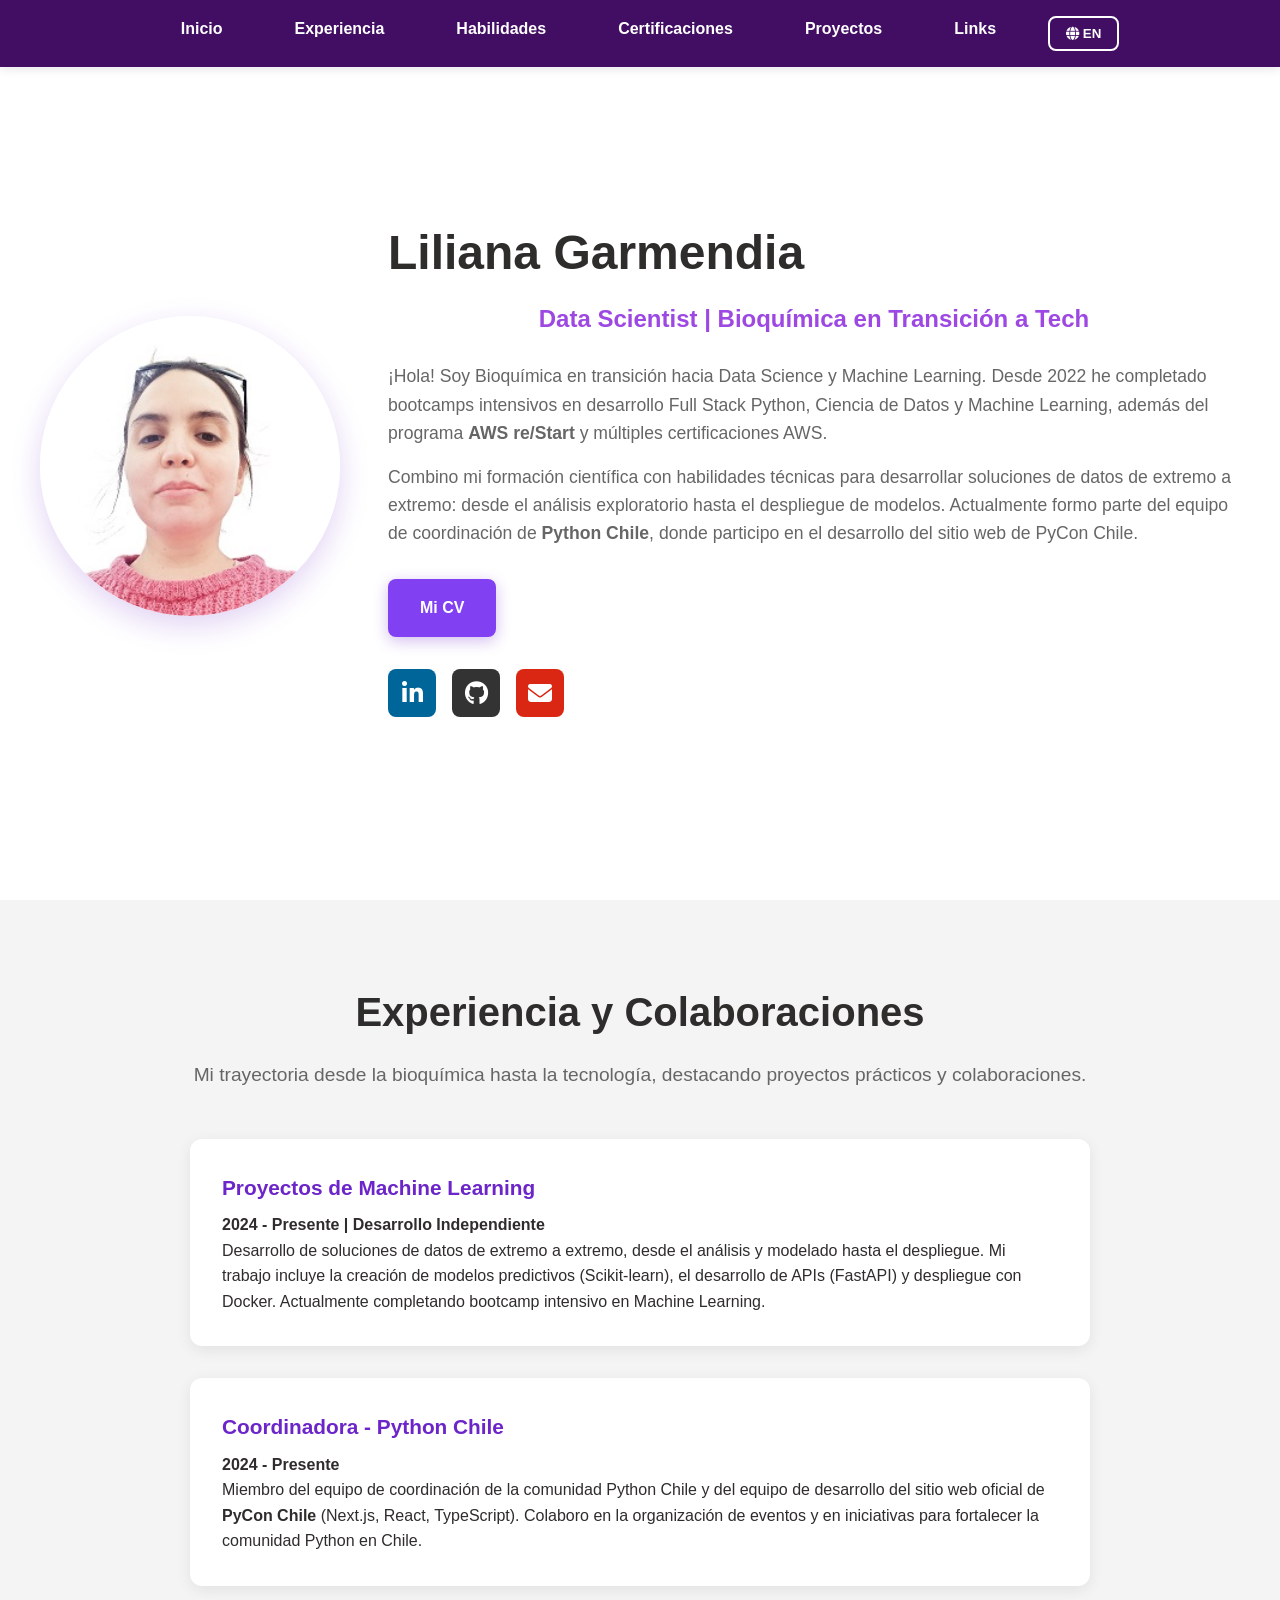
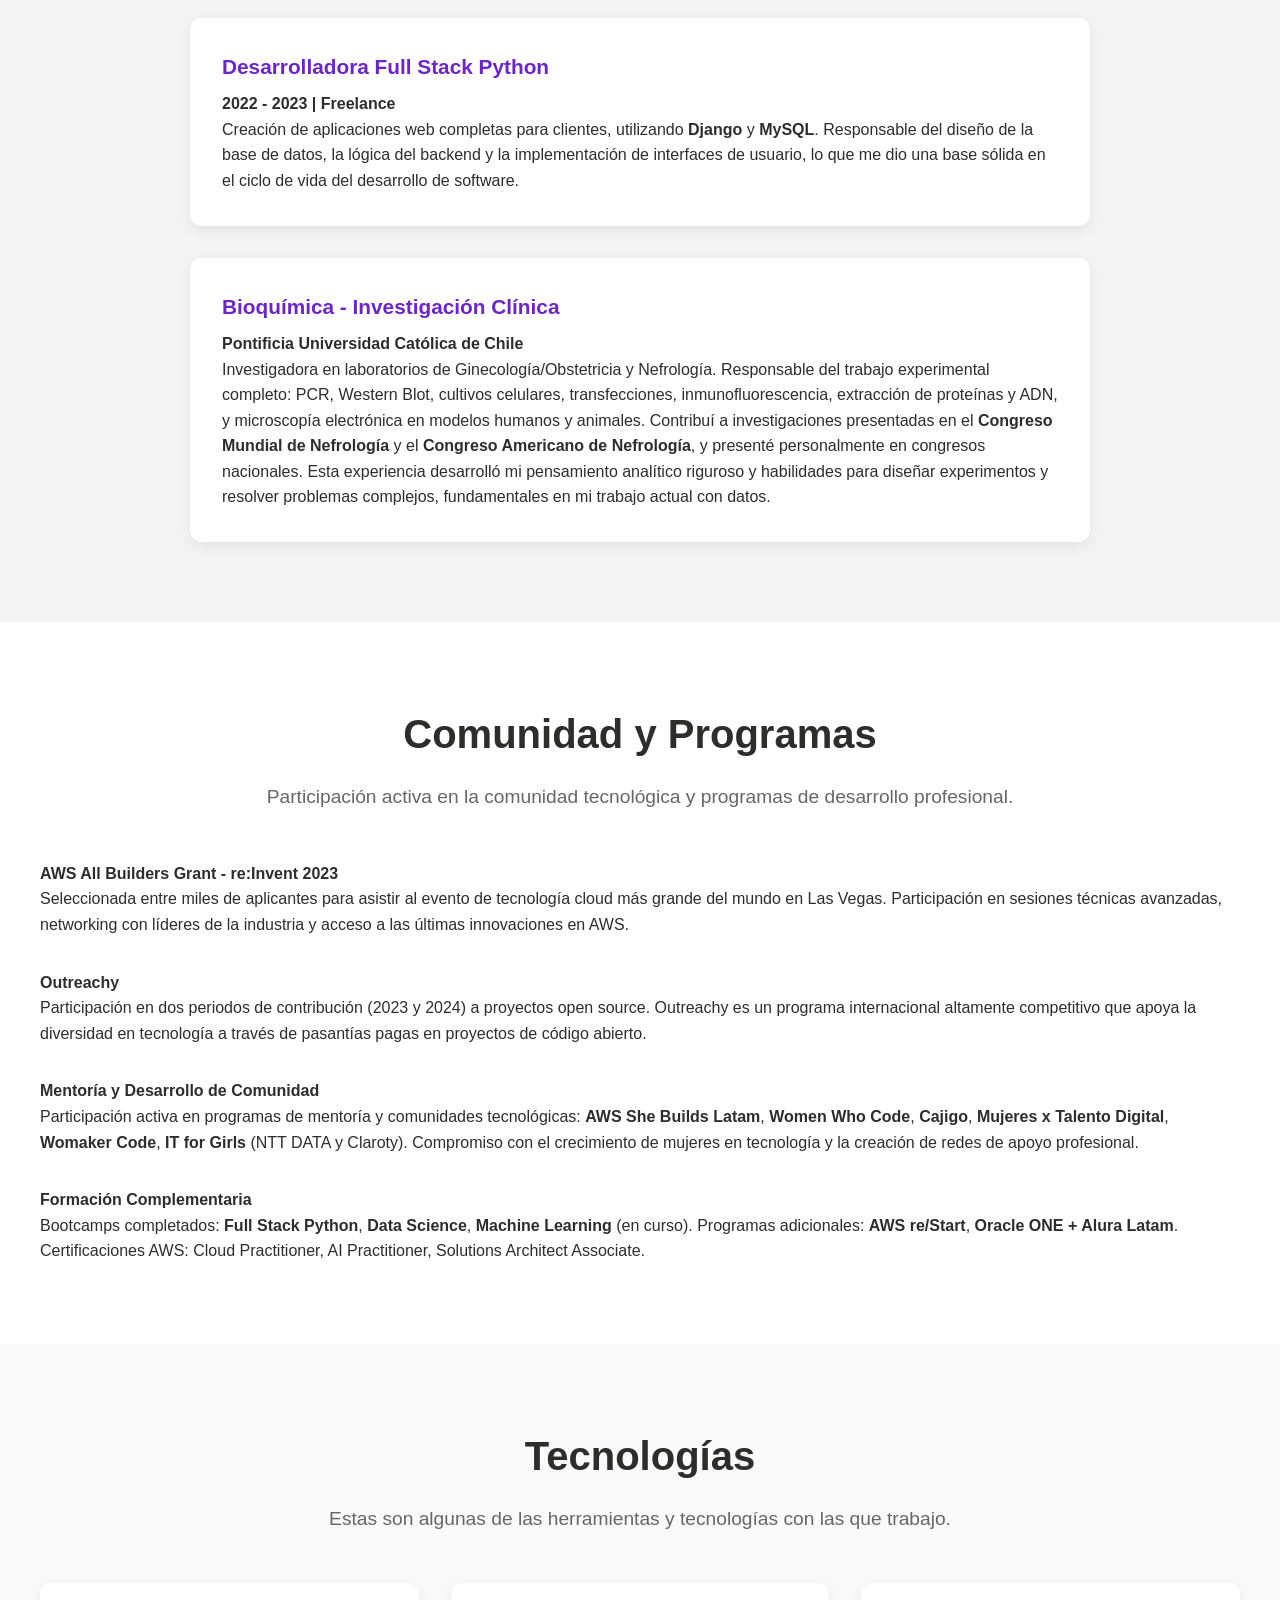
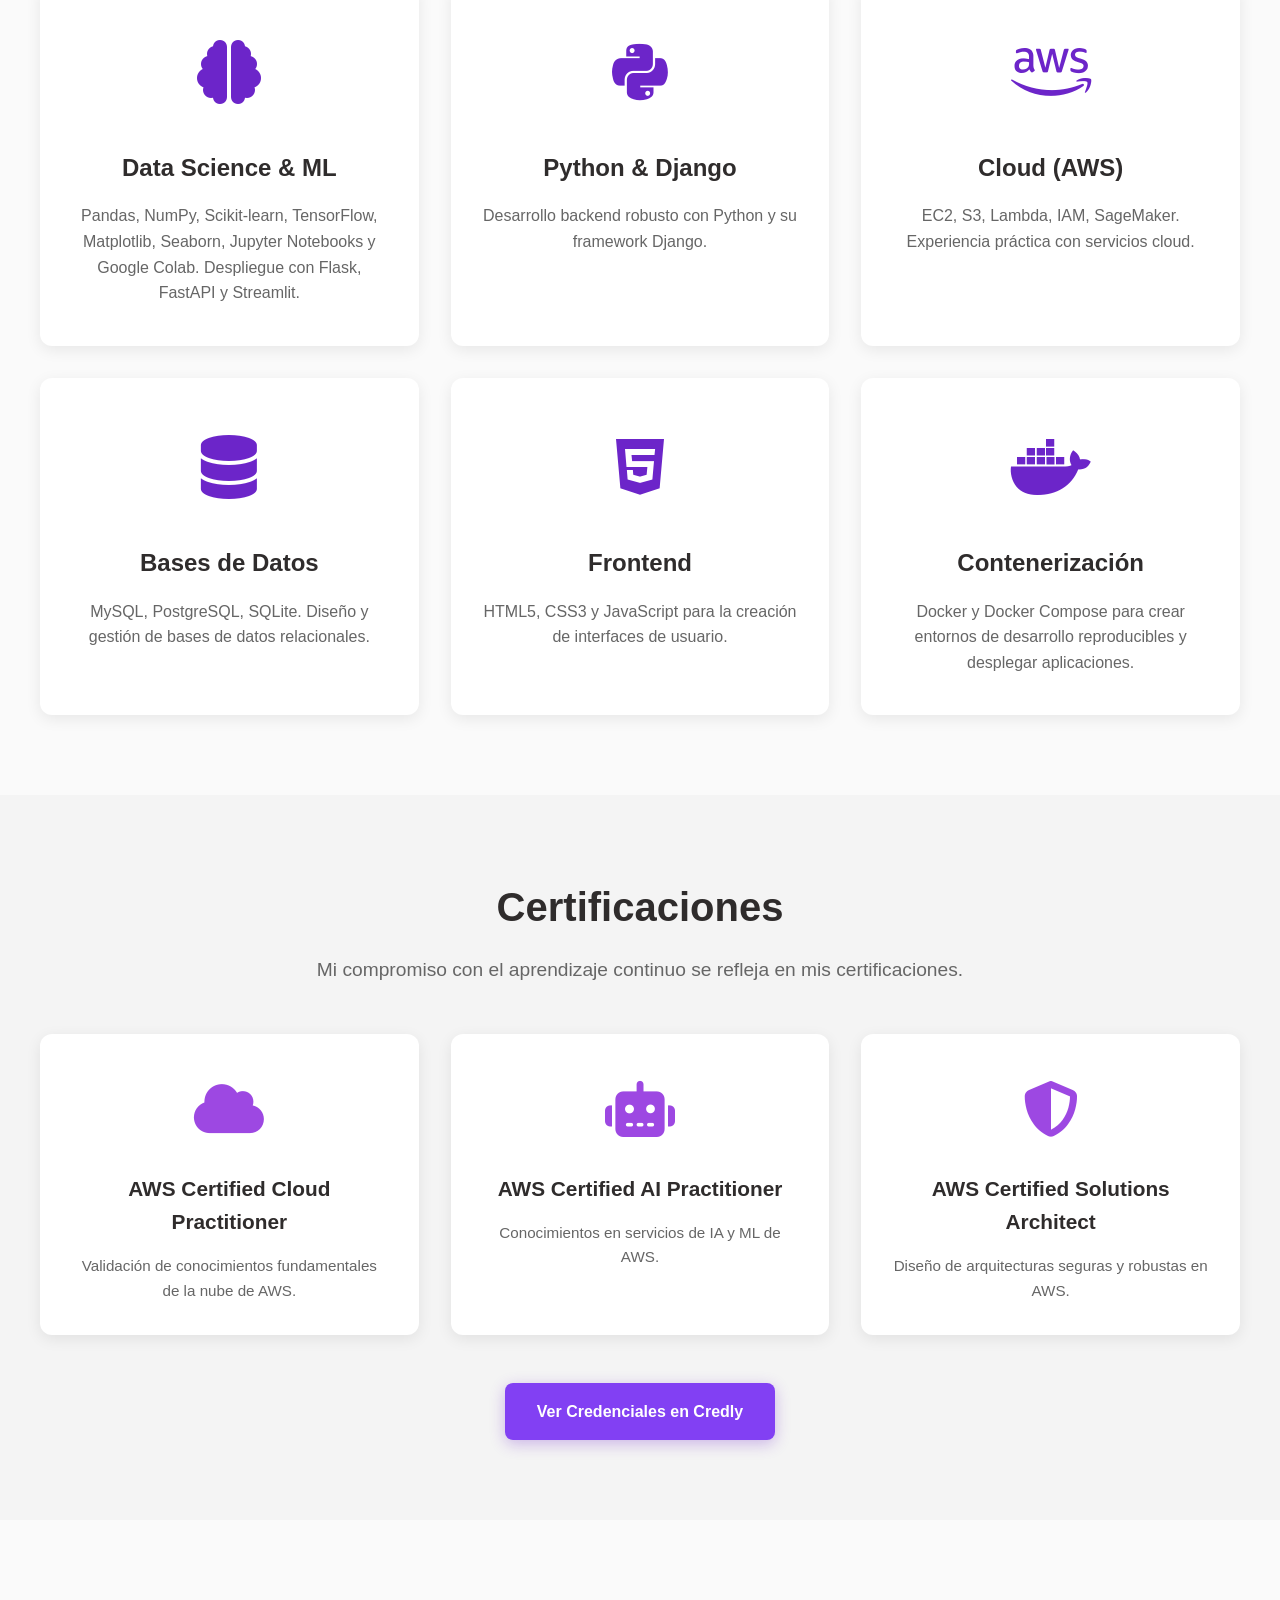
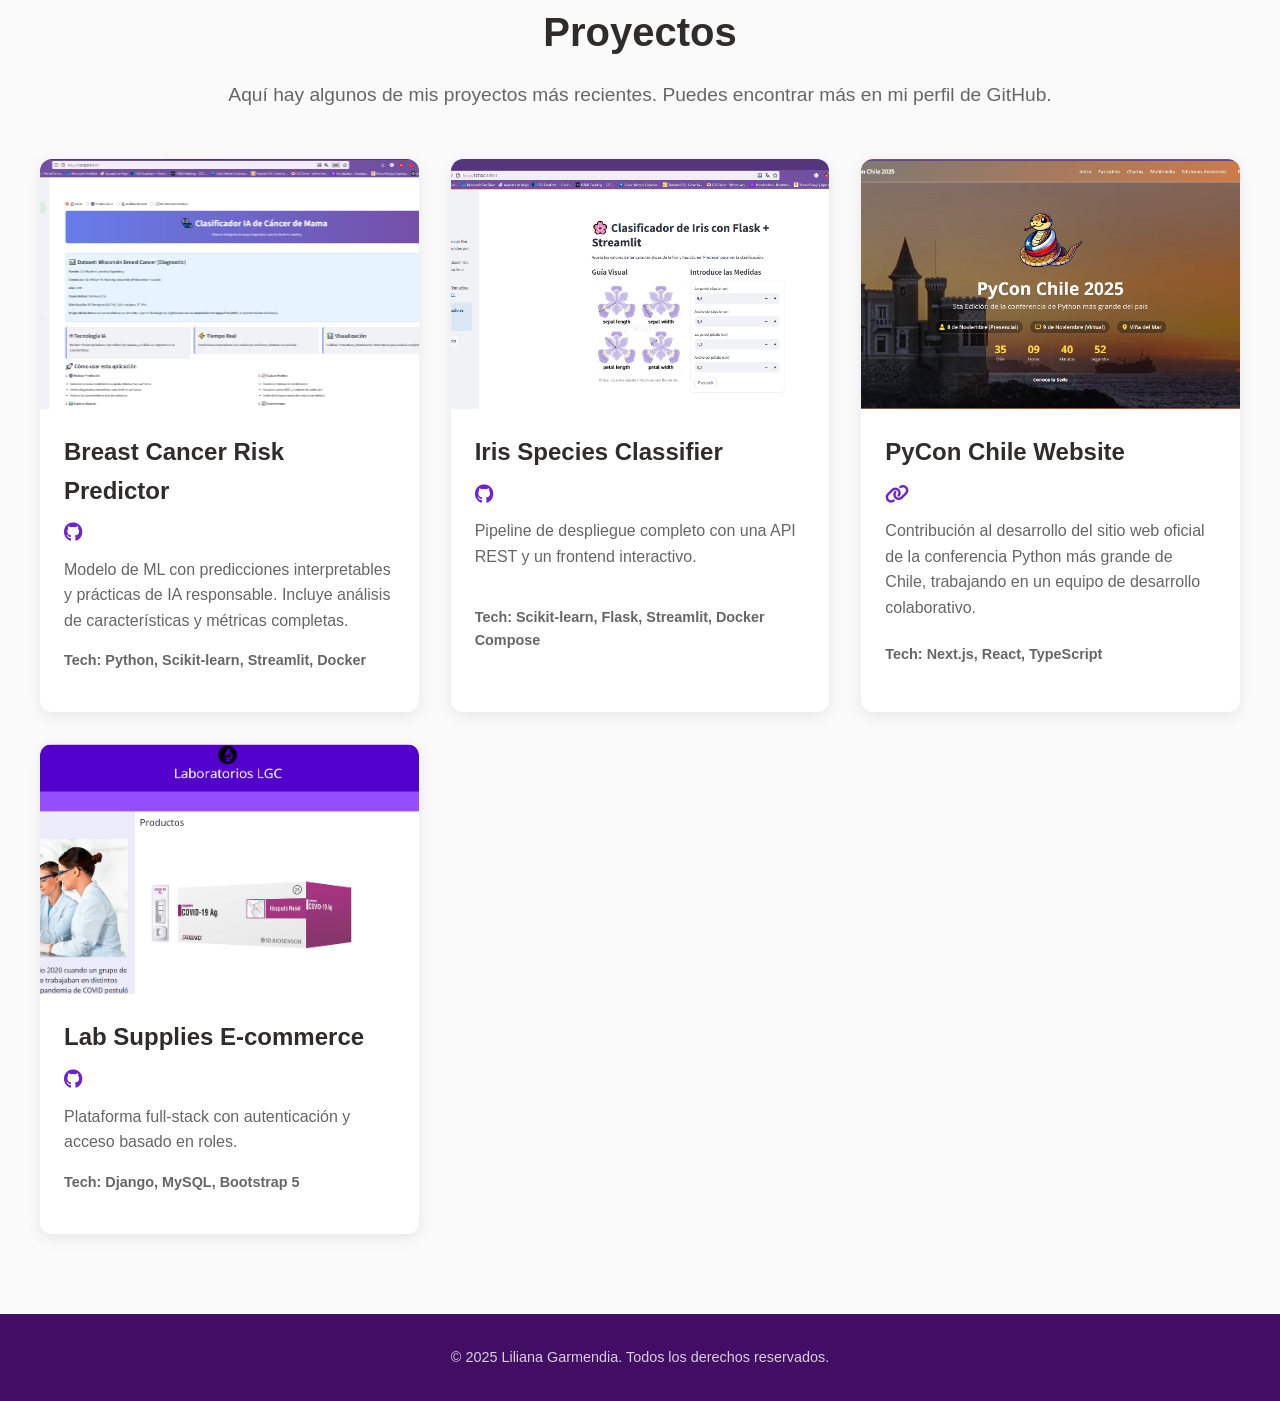
==== commit 8f24cc95: "Add Links page to portfolio" ====
--- a/index.html
+++ b/index.html
@@ -454,6 +454,7 @@
             <li><a href="#tecnologias" data-es="Habilidades" data-en="Skills">Habilidades</a></li>
             <li><a href="#certificaciones" data-es="Certificaciones" data-en="Certifications">Certificaciones</a></li>
             <li><a href="#proyectos" data-es="Proyectos" data-en="Projects">Proyectos</a></li>
+            <li><a href="links.html" data-es="Links" data-en="Links">Links</a></li>
             <li>
                 <button id="langToggle" onclick="toggleLanguage()" style="background: none; border: 2px solid var(--white); color: var(--white); padding: 0.5rem 1rem; border-radius: 8px; cursor: pointer; font-weight: 600; transition: all 0.3s;">
                     <i class="fas fa-globe"></i> EN
